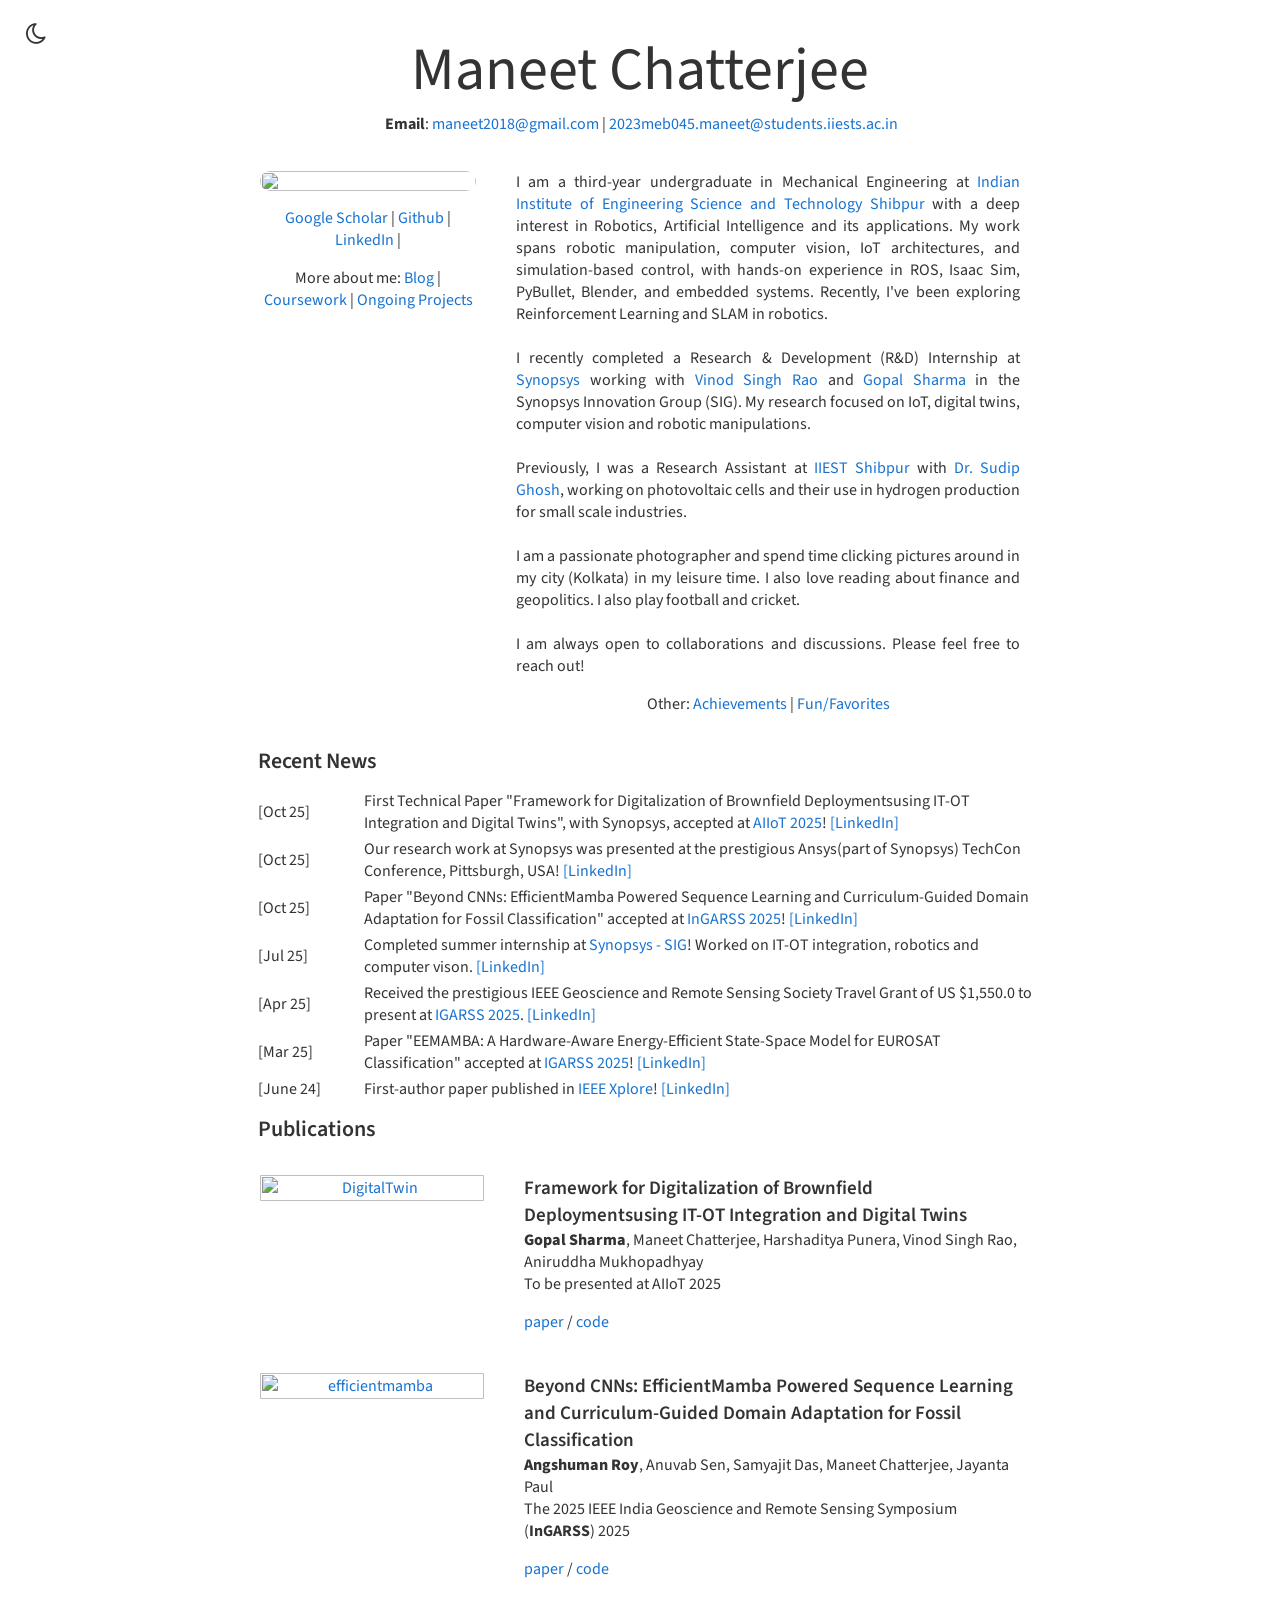
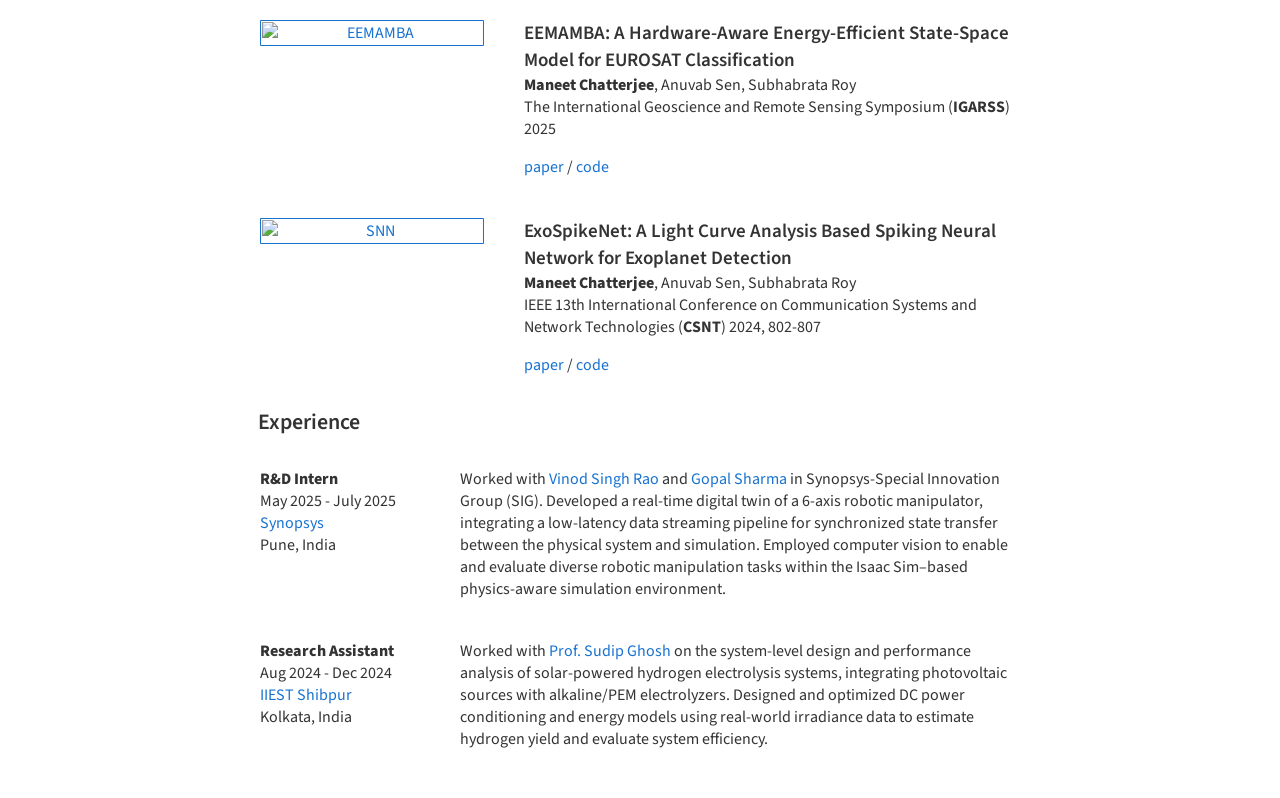
==== index.html @ 03d5a4c4 "Update index.html" ====
<!DOCTYPE HTML PUBLIC "-//W3C//DTD HTML 4.01 Transitional//EN">
<html>

<head>
  <meta name="generator" content="HTML Tidy for Linux/x86 (vers 11 February 2007), see www.w3.org">
  <style type="text/css">
  /* Design Credits: Arnav Jain, Nilesh Gupta, Aditya Kusupati, Jon Barron, Deepak Pathak and Saurabh Gupta*/
  
  /* Dark mode toggle button */
  .theme-toggle {
    position: fixed;
    top: 20px;
    left: 20px;
    z-index: 1000;
    background: none;
    border: none;
    font-size: 24px;
    cursor: pointer;
    color: #333;
    transition: color 0.2s ease;
  }
  
  .theme-toggle:hover {
    color: #1772d0;
  }
  
  /* Light mode (default) */
  :root {
    --bg-color: #ffffff;
    --text-color: #333333;
    --link-color: #1772d0;
    --link-hover-color: #f5b461;
    --border-color: #e0e0e0;
  }
  
  /* Dark mode */
  [data-theme="dark"] {
    --bg-color: #1a1a1a;
    --text-color: #e0e0e0;
    --link-color: #4a9eff;
    --link-hover-color: #ffb366;
    --border-color: #404040;
  }
  
  body {
    background-color: var(--bg-color);
    color: var(--text-color);
    transition: background-color 0.2s ease, color 0.2s ease;
  }
  
  a {
    color: var(--link-color);
    text-decoration: none;
    transition: color 0.2s ease;
  }
  
  a:focus, a:hover {
    color: var(--link-hover-color);
    text-decoration: none;
  }
  
  body,td,th {
     font-family: 'Source Sans Pro', Arial, sans-serif;
     font-size: 16px;
     font-weight: 400;
     color: var(--text-color);
  }
  
  heading {
     font-family: 'Source Sans Pro', Arial, sans-serif;
     font-size: 19px;
     font-weight: 600;
     color: var(--text-color);
  }
  
  strong {
     font-family: 'Source Sans Pro', Arial, sans-serif;
     font-size: 16px;
     font-weight: 800;
     color: var(--text-color);
  }
  
  strongred {
     font-family: 'Source Sans Pro', Arial, sans-serif;
     color: 'red' ;
     font-size: 16px
  }
  
  sectionheading {
     font-family: 'Source Sans Pro', Arial, sans-serif;
     font-size: 22px;
     font-weight: 600;
     color: var(--text-color);
  }
  
  pageheading {
     font-family: 'Source Sans Pro', Arial, sans-serif;
     font-size: 60px;
     font-weight: 400;
     color: var(--text-color);
  }
  
  table {
    background-color: var(--bg-color);
  }
  
  td {
    background-color: var(--bg-color);
    color: var(--text-color);
  }
  </style>
  <!-- <link rel="icon" type="image/png" href="images/W.png"> -->
  <script type="text/javascript" src="js/hidebib.js"></script>
  <!-- <script type="text/javascript" id="clustrmaps" src="https://clustrmaps.com/map_v2.js?d=871dF8aWgRZTPcreDIgsgSm9bKNiARUklmoWvqiRVbs"></script> -->

  <title>Maneet Chatterjee</title>
  <link rel = "icon" href = "" type = "image/x-icon">
  <meta name="Maneet Chatterjee" http-equiv="Content-Type" content="Maneet Chatterjee">
  <!-- link href='https://fonts.googleapis.com/css?family=Titillium+Web:400,600,400italic,600italic,300,300italic' rel='stylesheet' type='text/css'> -->
  <link href="https://fonts.googleapis.com/css2?family=Source+Sans+Pro:wght@200;300;400;600;700&display=swap" rel="stylesheet">
  <link href="https://fonts.googleapis.com/css2?family=PT+Sans:ital,wght@0,400;0,700;1,400;1,700&display=swap" rel="stylesheet">
  <link rel="stylesheet" href="https://cdnjs.cloudflare.com/ajax/libs/font-awesome/4.7.0/css/font-awesome.min.css">
  <script type="text/javascript" src="js/toggle.js"></script>
  <!-- Start : Google Analytics Code -->
  <!-- <script>
  (function(i,s,o,g,r,a,m){i['GoogleAnalyticsObject']=r;i[r]=i[r]||function(){
  (i[r].q=i[r].q||[]).push(arguments)},i[r].l=1*new Date();a=s.createElement(o),
  m=s.getElementsByTagName(o)[0];a.async=1;a.src=g;m.parentNode.insertBefore(a,m)
  })(window,document,'script','https://www.google-analytics.com/analytics.js','ga');

  ga('create', 'UA-90394621-1', 'auto');
  ga('send', 'pageview');

  </script> -->
  <!-- End : Google Analytics Code -->
  <!-- Scramble Script by Jeff Donahue -->
  <script src="js/scramble.js"></script>
</head>

<body>
  <!-- Dark mode toggle button -->
  <button class="theme-toggle" onclick="toggleTheme()" title="Toggle dark mode">
    <i class="fa fa-moon-o" id="theme-icon"></i>
  </button>
<table width="840" border="0" align="center" border="0" cellspacing="0" cellpadding="20">
<tr><td>

<table width="100%" align="center" border="0" cellspacing="0" cellpadding="20">
	<p align="left">
		<center><pageheading>Maneet Chatterjee</pageheading><br>
		<b>&nbsp;Email</b>: <a href="mailto:maneet2018@gmail.com">maneet2018@gmail.com</a> | <a href="mailto:2023meb045.maneet@students.iiests.ac.in">2023meb045.maneet@students.iiests.ac.in</a></center>
	</p>

	<tr>
		<td width="32%" valign="top"><a href="#Bio">
			<img src="Images/maneet_profile.jpg" width="100%" style="border-radius:15px"></a>
			<p align=center>
				<a href="https://scholar.google.com/citations?user=Z3N1lSMAAAAJ&hl=en" target="_blank">Google Scholar</a> | 
        <a href="https://github.com/maneetchatterjee" target="_blank">Github</a> |
        <a href="https://www.linkedin.com/in/maneet-chatterjee-778441190/" target="_blank"> LinkedIn </a> |
        <!-- <br><br>
        <a href="https://topmate.io/vansh_ramani" target="_blank"> Connect 1:1 with me!</a> -->
      </p>
      <p align=center>
        More about me: 
        <a href="content/blogs.html" target="_blank"> Blog </a> |
        <a href="content/coursework.html" target="_blank"> Coursework </a> |
        <a href="content/projects.html" target="_blank"> Ongoing Projects</a>
      </p>
		</td>

		<td width="68%" valign="top" align="justify" id="Bio">
			I am a third-year undergraduate in Mechanical Engineering at <a href="https://www.iiests.ac.in/" target="_blank">Indian Institute of Engineering Science and Technology Shibpur</a> 
      with a deep interest in Robotics, Artificial Intelligence and its applications. My work spans robotic manipulation, computer vision, IoT architectures, and simulation-based control, with hands-on 
      experience in ROS, Isaac Sim, PyBullet, Blender, and embedded systems. Recently, I've been exploring Reinforcement Learning and SLAM in robotics. 
      
      <br><br>
      I recently completed a Research & Development (R&D) Internship at <a href="https://www.synopsys.com/" target="_blank">Synopsys</a> 
      working with <a href="https://www.linkedin.com/in/vinod-singh-rao-b267a928/" target="_blank">Vinod Singh Rao</a> and <a href="https://www.linkedin.com/in/gopal-sharma-3373a1172/" target="_blank">Gopal Sharma</a> in the 
      Synopsys Innovation Group (SIG)</a>. My research focused on IoT, digital twins, computer vision and robotic manipulations.
      
      <br><br>
      Previously, I was a Research Assistant at <a href="https://www.iiests.ac.in/" target="_blank">IIEST Shibpur</a> with 
      <a href="https://www.iiests.ac.in/IIEST/Faculty/mech-ghoshsudip" target="_blank">Dr. Sudip Ghosh</a>, working on photovoltaic cells and their use in hydrogen production for small scale industries.
     
      <br><br>
      I am a passionate photographer and spend time clicking pictures around in my city (Kolkata) in my leisure time. I also love reading about finance and geopolitics. I also play football and cricket.

      <br><br>
      I am always open to collaborations and discussions. Please feel free to reach out!

      <p align=center>
        Other:
        <a href="content/achievements.html" target="_blank"> Achievements </a> |
        <a href="content/fun.html" target="_blank"> Fun/Favorites</a>
			</p>
		</td>
	</tr>
</table>

<table width="100%" align="center" border="0" cellspacing="0" cellpadding="10">
	<tr><td id="Publications"> <sectionheading>&nbsp;&nbsp;Recent News</sectionheading><div style="float: right;"></div></td></tr>
</table>
<table width="100%" align="center">
  <tr>
    <td width="15%">&nbsp;&nbsp;&nbsp;&nbsp; [Oct 25]</td>
    <td width="85%">First Technical Paper "Framework for Digitalization of Brownfield Deploymentsusing IT-OT Integration and Digital Twins", with Synopsys, accepted at <a href="https://aiiot2025.iiests.ac.in/" target="_blank">AIIoT 2025</a>! <a href="https://www.linkedin.com/in/maneet-chatterjee-778441190/recent-activity/all/" target="_blank">[LinkedIn]</a></td>
  </tr>
  <tr>
    <td width="15%">&nbsp;&nbsp;&nbsp;&nbsp; [Oct 25]</td>
    <td width="85%">Our research work at Synopsys was presented at the prestigious Ansys(part of Synopsys) TechCon Conference, Pittsburgh, USA! <a href="https://www.linkedin.com/posts/prith-banerjee_ansys-synopsys-techcon-activity-7387230602963480576-RNIm?utm_source=social_share_send&utm_medium=member_desktop_web&rcm=ACoAACzqPwwBNLSoRwcjjB7wM7ML_4N06j0Ryhs" target="_blank">[LinkedIn]</a></td>
  </tr>
  <tr>
    <td width="15%">&nbsp;&nbsp;&nbsp;&nbsp; [Oct 25]</td>
    <td width="85%">Paper "Beyond CNNs: EfficientMamba Powered Sequence Learning and Curriculum-Guided Domain Adaptation for Fossil Classification" accepted at <a href="https://www.ingarss-2025.in/" target="_blank">InGARSS 2025</a>! <a href="https://www.linkedin.com/in/maneet-chatterjee-778441190/recent-activity/all/" target="_blank">[LinkedIn]</a></td>
  </tr>
  <tr>
    <td width="15%">&nbsp;&nbsp;&nbsp;&nbsp; [Jul 25]</td>
    <td width="85%">Completed summer internship at <a href="https://www.synopsys.com/" target="_blank">Synopsys - SIG</a>! Worked on IT-OT integration, robotics and computer vison. <a href="https://www.linkedin.com/in/maneet-chatterjee-778441190/recent-activity/all/" target="_blank">[LinkedIn]</a></td>
  </tr>
  <tr>
    <td width="15%">&nbsp;&nbsp;&nbsp;&nbsp; [Apr 25]</td>
    <td width="85%">Received the prestigious IEEE Geoscience and Remote Sensing Society Travel Grant of US $1,550.0 to present at <a href="https://2025.ieeeigarss.org/" target="_blank">IGARSS 2025</a>. <a href="https://www.linkedin.com/in/maneet-chatterjee-778441190/recent-activity/all/" target="_blank">[LinkedIn]</a></td>
  </tr>
  <tr>
    <td width="15%">&nbsp;&nbsp;&nbsp;&nbsp; [Mar 25]</td>
    <td width="85%">Paper "EEMAMBA: A Hardware-Aware Energy-Efficient State-Space Model for EUROSAT Classification" accepted at <a href="https://2025.ieeeigarss.org/" target="_blank">IGARSS 2025</a>! <a href="https://www.linkedin.com/in/maneet-chatterjee-778441190/recent-activity/all/" target="_blank">[LinkedIn]</a></td>
  </tr>
  <tr>
    <td width="15%">&nbsp;&nbsp;&nbsp;&nbsp; [June 24]</td>
    <td width="85%">First-author paper published in <a href="https://ieeexplore.ieee.org/abstract/document/10545663" target="_blank">IEEE Xplore</a>! <a href="https://www.linkedin.com/in/maneet-chatterjee-778441190/recent-activity/all/" target="_blank">[LinkedIn]</a></td>
  </tr>
</table>




<table width="100%" align="center" border="0" cellspacing="0" cellpadding="10">
	<tr><td id="Publications"> <sectionheading>&nbsp;&nbsp;Publications</sectionheading><div style="float: right;"></div></td></tr>
</table>

<table width="100%" align="center" border="0" cellspacing="0" cellpadding="20">
  <tr>
		<td width="33%" valign="top" align="center"><a href="https://arxiv.org/" target="_blank"><img src="Images/Digitaltwin.png" alt="DigitalTwin" width="100%" style="border-radius:1px"></a></td>
		<td width="67%" valign="top">
			<p>
        <a href="https://arxiv.org/" target="_blank" id="digitaltwiniot">
          <heading>Framework for Digitalization of Brownfield Deploymentsusing IT-OT Integration and Digital Twins</heading></a><br>
				  <strong>Gopal Sharma</strong>, Maneet Chatterjee, Harshaditya Punera, Vinod Singh Rao, Aniruddha Mukhopadhyay<br>
          To be presented at AIIoT 2025 <b></b><br>
			</p>
			<div class="paper" id="digitaltwiniot">
				<a href="https://arxiv.org/" target="_blank">paper</a> 
        / <a href="https://github.com/" target="_blank">code</a>
				<br>
	    </div>
    </td>
  </tr>
  
  <tr>
		<td width="33%" valign="top" align="center"><a href="#" target="_self"><img src="Images/efficientmamba.png" alt="efficientmamba" width="100%" style="border-radius:1px"></a></td>
		<td width="85%" valign="top">
			<p>
        <a href="#" id="efficientmamba25">
          <heading>Beyond CNNs: EfficientMamba Powered Sequence Learning and Curriculum-Guided Domain Adaptation for Fossil Classification</heading></a><br>
				 <strong>Angshuman Roy</strong>, Anuvab Sen, Samyajit Das, Maneet Chatterjee, Jayanta Paul<br>
          The 2025 IEEE India Geoscience and Remote Sensing Symposium (<b>InGARSS</b>) 2025<br>
			</p>
			<div class="paper" id="efficientmamba25">
				<a href="https://anonymous.4open.science" target="_blank">paper</a> 
        / <a href="https://anonymous.4open.science" target="_blank">code</a>
				<br>
	    </div>
    </td>
  </tr>
  
  <tr>
		<td width="33%" valign="top" align="center"><a href="" target="_self"><img src="Images/eemamba.png" alt="EEMAMBA" width="100%" style="border-radius:1px"></a></td>
		<td width="67%" valign="top">
			<p>
        <a href="" target="_blank" id="EEMAMBA">
	          <heading>EEMAMBA: A Hardware-Aware Energy-Efficient State-Space Model for EUROSAT Classification</heading></a><br>
				  <strong>Maneet Chatterjee</strong>, Anuvab Sen, Subhabrata Roy<br>
          The International Geoscience and Remote Sensing Symposium (<b>IGARSS</b>) 2025<br>
			</p>
			<div class="paper" id="EEMAMBA">
				<a href="https://ieeexplore.ieee.org/document/11314046" target="_blank">paper</a> 
        / <a href="https://github.com/maneet2004/EEMAMBA" target="_blank">code</a>
				<br>
	    </div>
    </td>
  </tr>

  <tr>
		<td width="33%" valign="top" align="center"><a href="" target="_self"><img src="Images/snnexo.png" alt="SNN" width="100%" style="border-radius:1px"></a></td>
		<td width="67%" valign="top">
			<p>
        <a href="https://ieeexplore.ieee.org/abstract/document/10545663" target="_blank" id="Exospikenet">
          <heading>ExoSpikeNet: A Light Curve Analysis Based Spiking Neural Network for Exoplanet Detection</heading></a><br>
				  <strong>Maneet Chatterjee</strong>, Anuvab Sen, Subhabrata Roy<br>
          IEEE 13th International Conference on Communication Systems and Network Technologies (<b>CSNT</b>) 2024, 802-807<br>
			</p>
			<div class="paper" id="Exospikenet">
				<a href="https://ieeexplore.ieee.org/abstract/document/10545663" target="_blank">paper</a> 
        / <a href="https://github.com/maneet2004/Exoplanet-Classification-using-Spiking-Neural-Networks" target="_blank">code</a>
				<br>
	    </div>
    </td>
  </tr>

</table>

<table width="100%" align="center" border="0" cellspacing="0" cellpadding="10">
	<tr><td id="Experience"> <sectionheading>&nbsp;&nbsp;Experience</sectionheading><div style="float: right;"></div></td></tr>
</table>

<table width="100%" align="center" border="0" cellspacing="0" cellpadding="20">
  <tr>
		<td width="25%" valign="top">
      <strong>R&D Intern</strong><br>
      May 2025 - July 2025<br>
      <a href="https://www.ku.dk/english/" target="_blank">Synopsys</a><br>
      Pune, India
    </td>
		<td width="75%" valign="top">
      Worked with <a href="https://www.linkedin.com/in/vinod-singh-rao-b267a928/" target="_blank">Vinod Singh Rao</a> and <a href="https://www.linkedin.com/in/gopal-sharma-3373a1172/" target="_blank">Gopal Sharma</a> in Synopsys-Special Innovation Group (SIG).
      Developed a real-time digital twin of a 6-axis robotic manipulator, integrating a low-latency data streaming pipeline for synchronized state transfer between the physical system and simulation. Employed computer vision to enable and evaluate diverse robotic manipulation tasks within the Isaac Sim–based physics-aware simulation environment.
    </td>
  </tr>

  <tr>
		<td width="25%" valign="top">
      <strong>Research Assistant</strong><br>
      Aug 2024 - Dec 2024<br>
      <a href="https://www.iiests.ac.in//" target="_blank">IIEST Shibpur</a><br>
      Kolkata, India
    </td>
		<td width="75%" valign="top">
      Worked with <a href="https://www.iiests.ac.in/IIEST/Faculty/mech-ghoshsudip" target="_blank">Prof. Sudip Ghosh</a> on the system-level design and performance analysis of solar-powered hydrogen electrolysis systems, integrating photovoltaic sources with alkaline/PEM electrolyzers.
      Designed and optimized DC power conditioning and energy models using real-world irradiance data to estimate hydrogen yield and evaluate system efficiency. 
    </td>
  </tr>


</td></tr>
</table>

  <!-- Dark mode JavaScript -->
  <script>
    // Check for saved theme preference or default to light mode
    const currentTheme = localStorage.getItem('theme') || 'light';
    document.documentElement.setAttribute('data-theme', currentTheme);
    updateThemeIcon(currentTheme);
    
    function toggleTheme() {
      const currentTheme = document.documentElement.getAttribute('data-theme');
      const newTheme = currentTheme === 'dark' ? 'light' : 'dark';
      
      document.documentElement.setAttribute('data-theme', newTheme);
      localStorage.setItem('theme', newTheme);
      updateThemeIcon(newTheme);
    }
    
    function updateThemeIcon(theme) {
      const icon = document.getElementById('theme-icon');
      if (theme === 'dark') {
        icon.className = 'fa fa-sun-o';
        icon.title = 'Switch to light mode';
      } else {
        icon.className = 'fa fa-moon-o';
        icon.title = 'Switch to dark mode';
      }
    }
  </script>

</body>

</html>
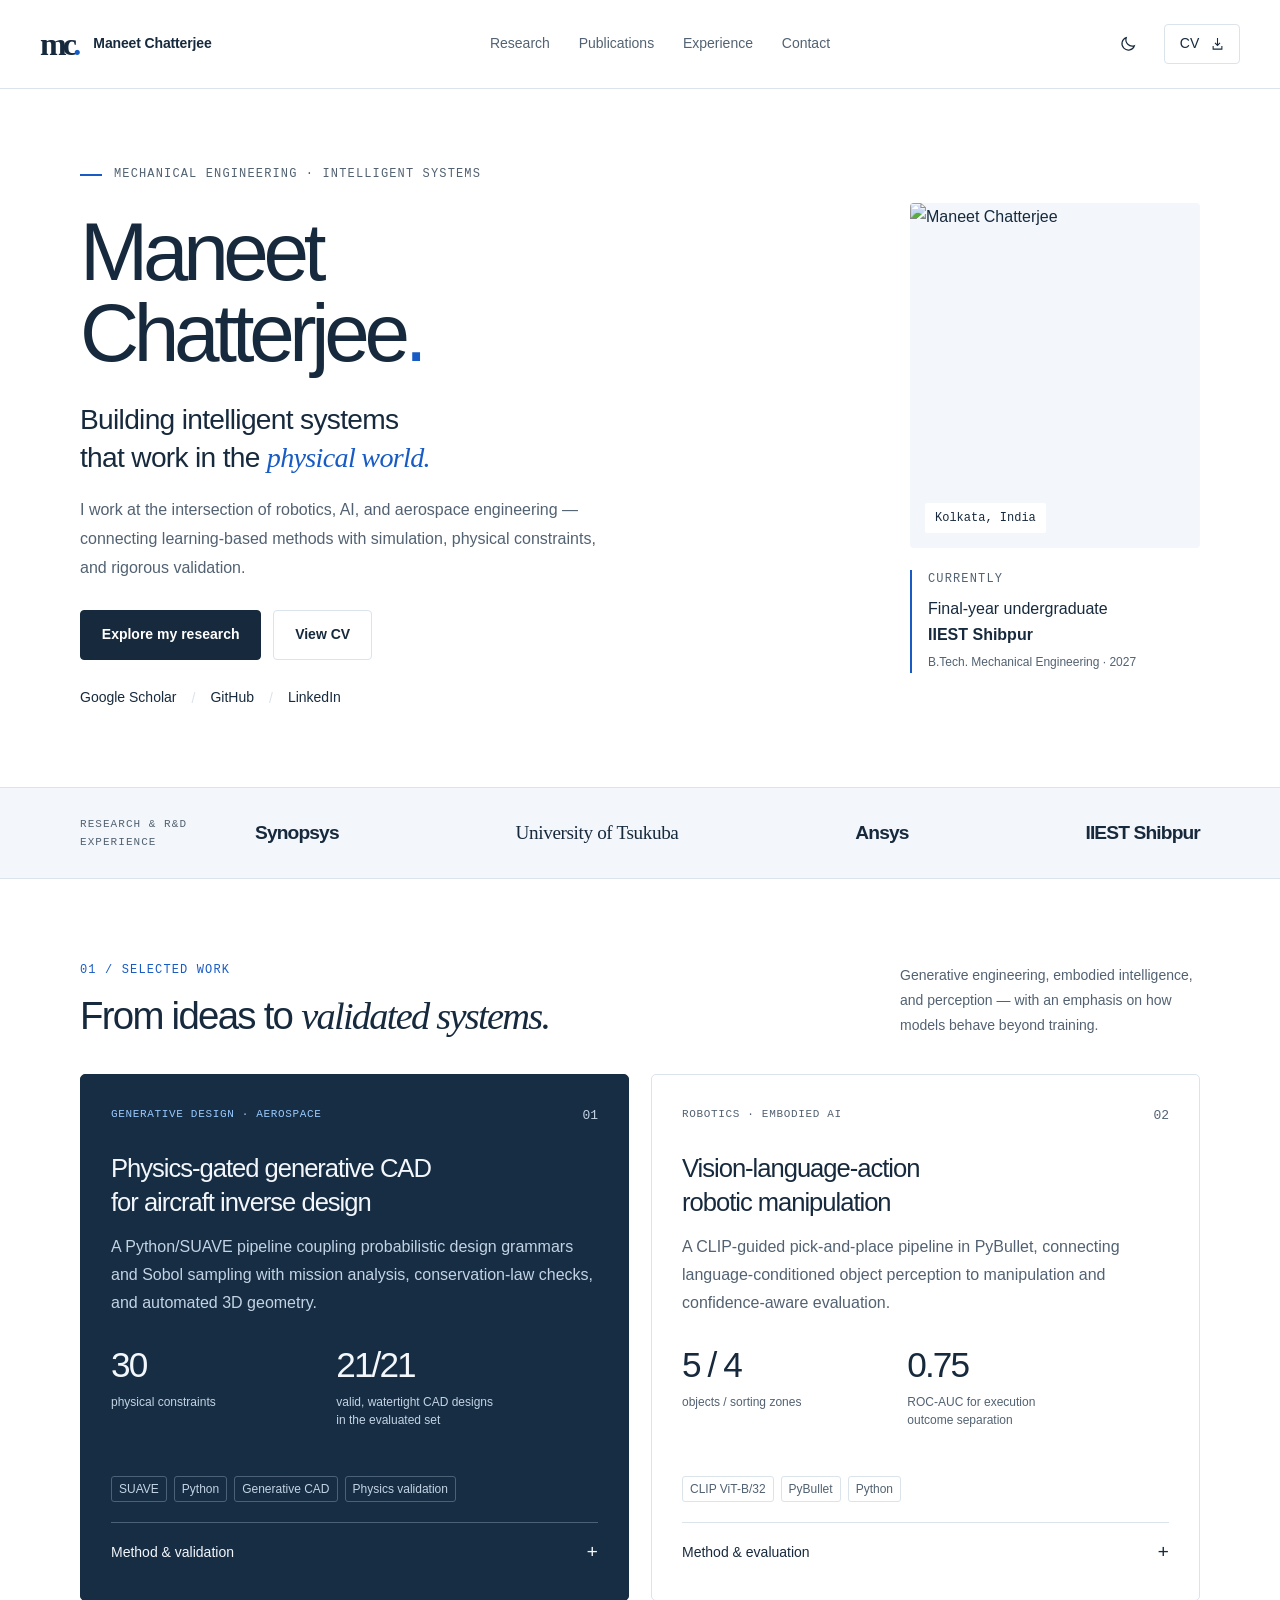
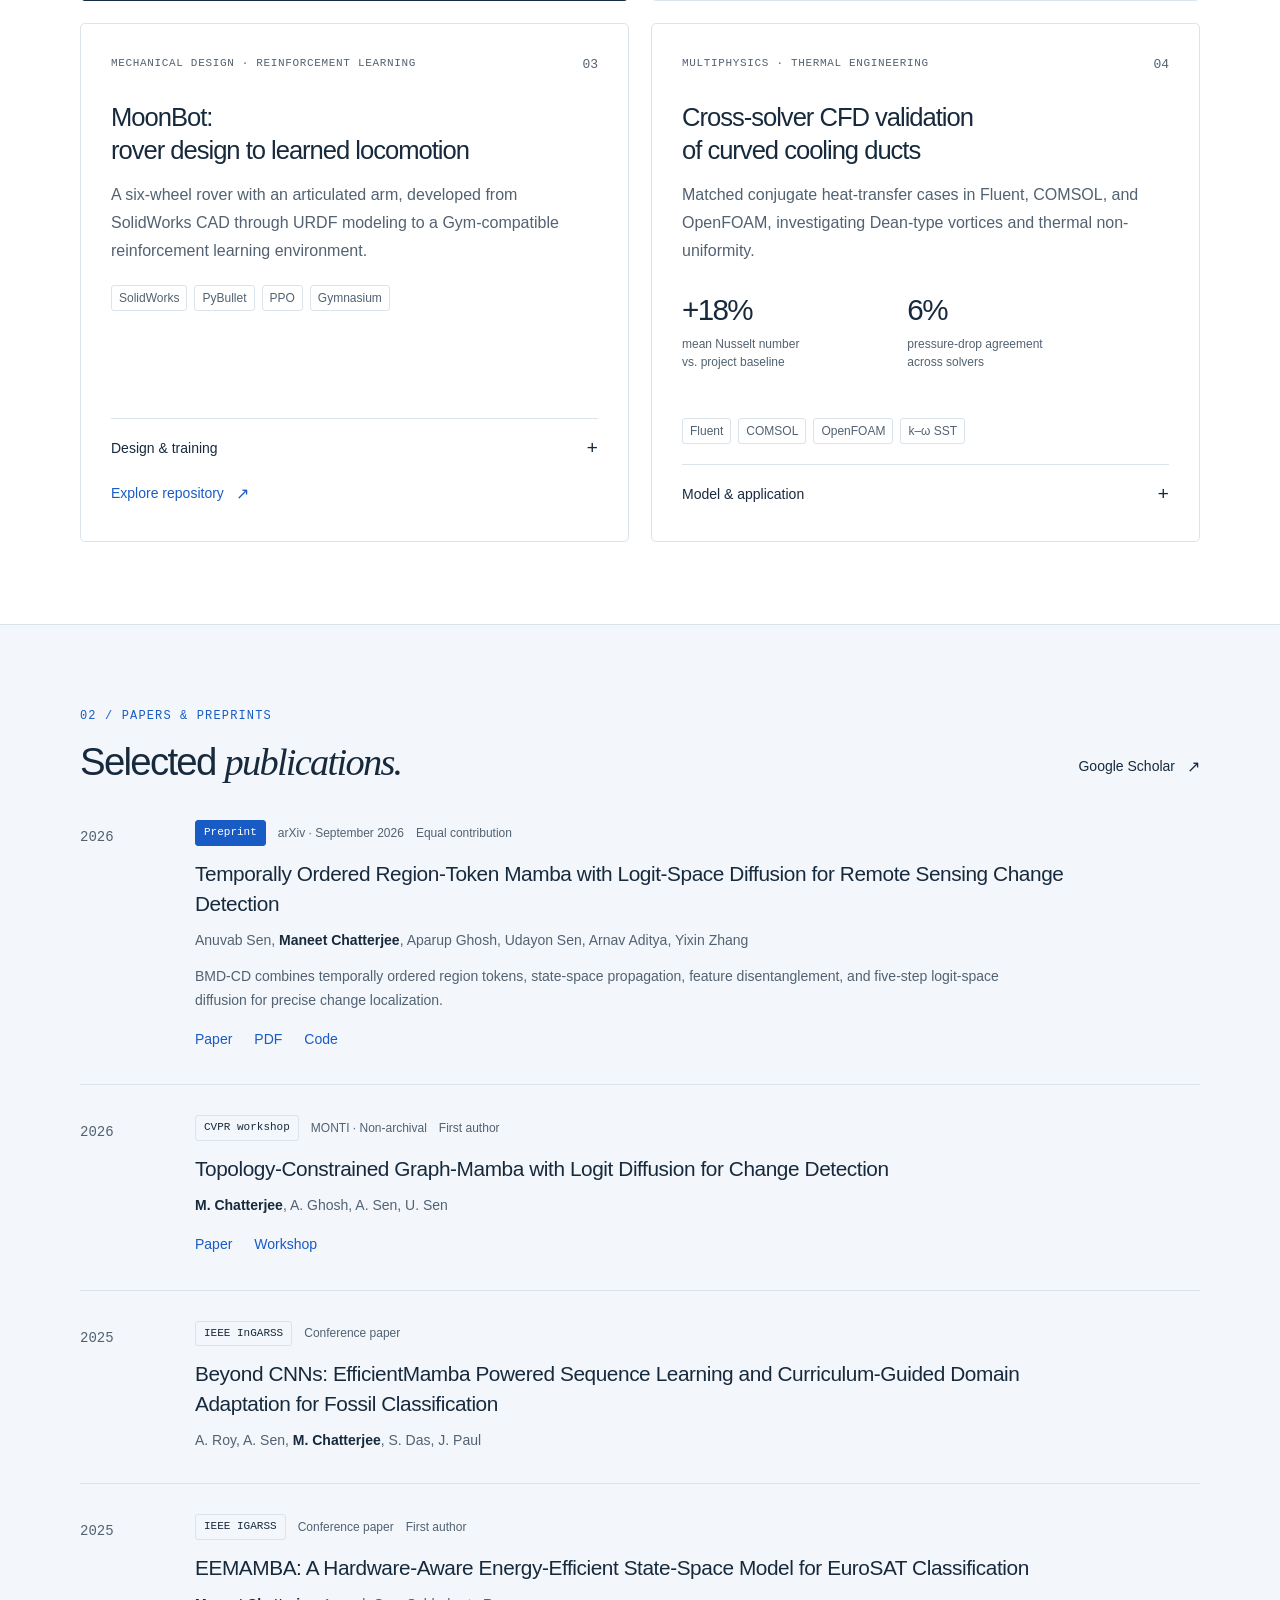
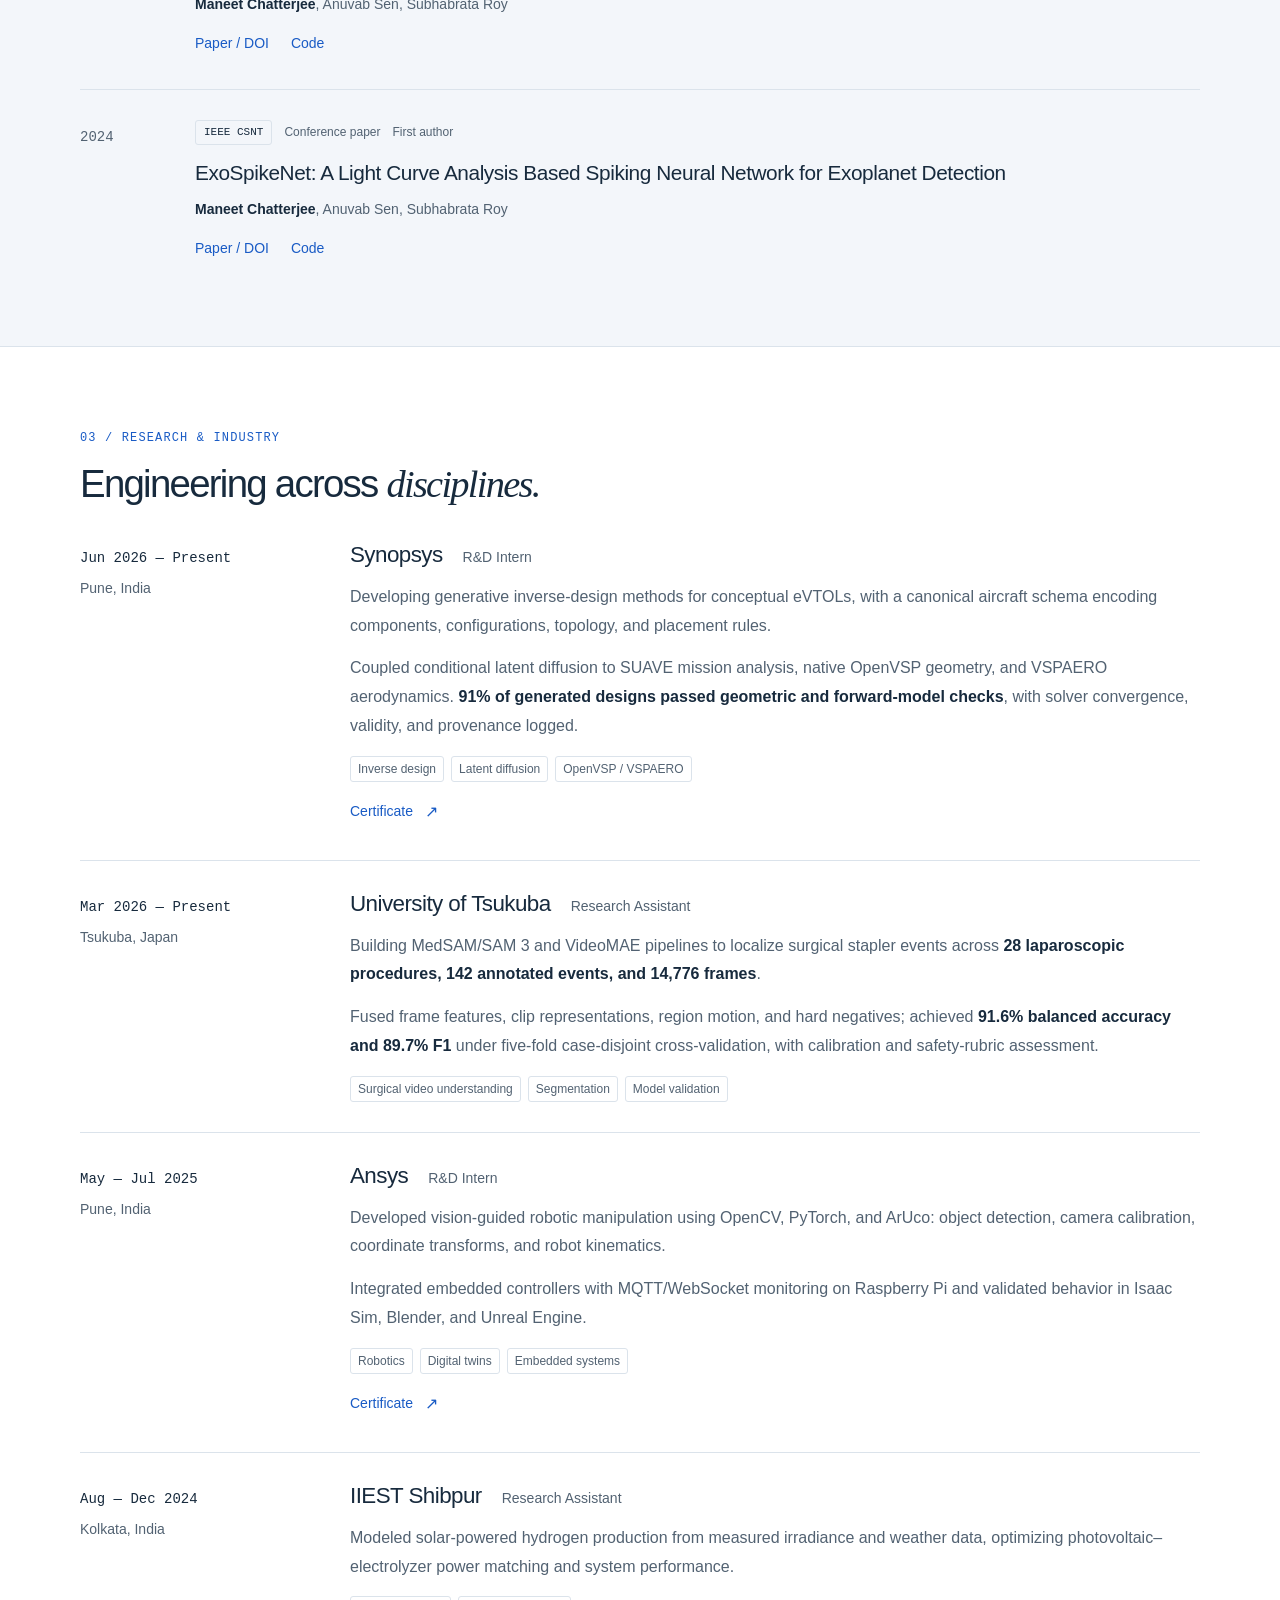
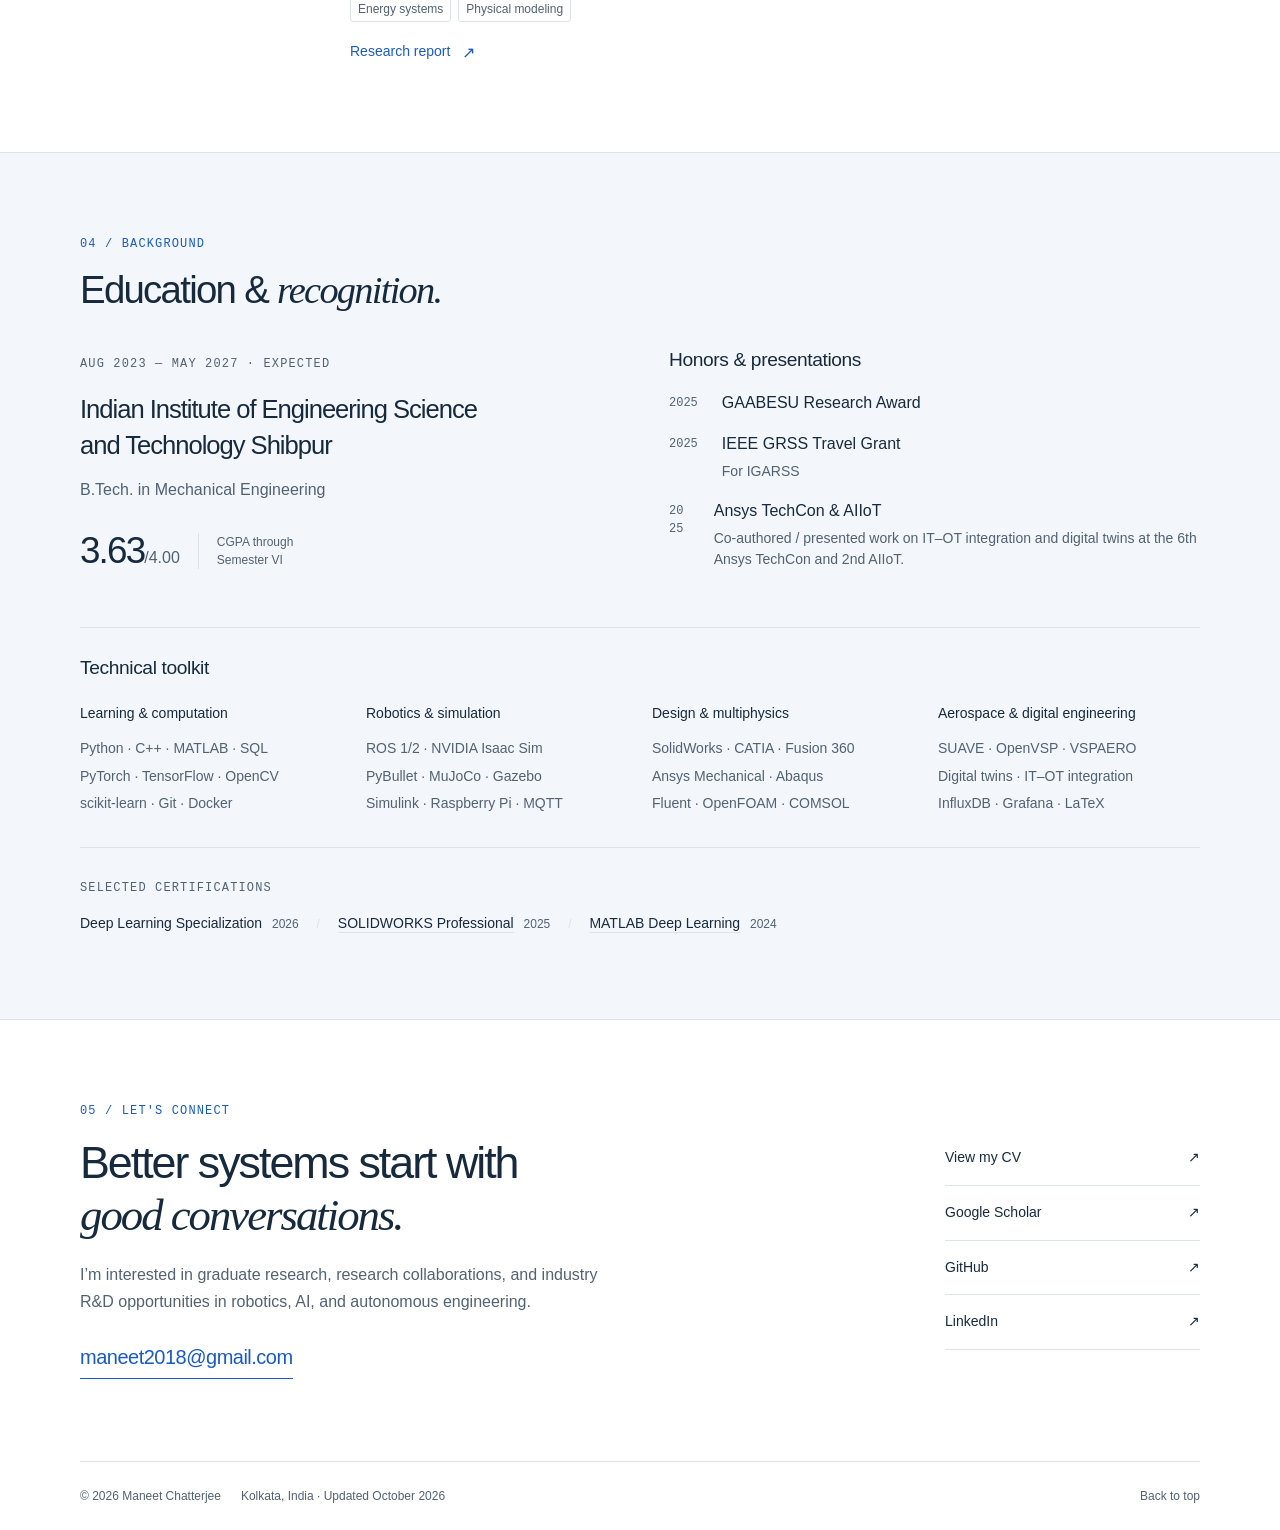
==== commit b2ffcdea: "Revamp academic and industry research portfolio Update experience and selected projects from the sup" ====
--- a/index.html
+++ b/index.html
@@ -1,378 +1,111 @@
-<!DOCTYPE HTML PUBLIC "-//W3C//DTD HTML 4.01 Transitional//EN">
-<html>
-
+<!doctype html>
+<html lang="en">
 <head>
-  <meta name="generator" content="HTML Tidy for Linux/x86 (vers 11 February 2007), see www.w3.org">
-  <style type="text/css">
-  /* Design Credits: Arnav Jain, Nilesh Gupta, Aditya Kusupati, Jon Barron, Deepak Pathak and Saurabh Gupta*/
-  
-  /* Dark mode toggle button */
-  .theme-toggle {
-    position: fixed;
-    top: 20px;
-    left: 20px;
-    z-index: 1000;
-    background: none;
-    border: none;
-    font-size: 24px;
-    cursor: pointer;
-    color: #333;
-    transition: color 0.2s ease;
-  }
-  
-  .theme-toggle:hover {
-    color: #1772d0;
-  }
-  
-  /* Light mode (default) */
-  :root {
-    --bg-color: #ffffff;
-    --text-color: #333333;
-    --link-color: #1772d0;
-    --link-hover-color: #f5b461;
-    --border-color: #e0e0e0;
-  }
-  
-  /* Dark mode */
-  [data-theme="dark"] {
-    --bg-color: #1a1a1a;
-    --text-color: #e0e0e0;
-    --link-color: #4a9eff;
-    --link-hover-color: #ffb366;
-    --border-color: #404040;
-  }
-  
-  body {
-    background-color: var(--bg-color);
-    color: var(--text-color);
-    transition: background-color 0.2s ease, color 0.2s ease;
-  }
-  
-  a {
-    color: var(--link-color);
-    text-decoration: none;
-    transition: color 0.2s ease;
-  }
-  
-  a:focus, a:hover {
-    color: var(--link-hover-color);
-    text-decoration: none;
-  }
-  
-  body,td,th {
-     font-family: 'Source Sans Pro', Arial, sans-serif;
-     font-size: 16px;
-     font-weight: 400;
-     color: var(--text-color);
-  }
-  
-  heading {
-     font-family: 'Source Sans Pro', Arial, sans-serif;
-     font-size: 19px;
-     font-weight: 600;
-     color: var(--text-color);
-  }
-  
-  strong {
-     font-family: 'Source Sans Pro', Arial, sans-serif;
-     font-size: 16px;
-     font-weight: 800;
-     color: var(--text-color);
-  }
-  
-  strongred {
-     font-family: 'Source Sans Pro', Arial, sans-serif;
-     color: 'red' ;
-     font-size: 16px
-  }
-  
-  sectionheading {
-     font-family: 'Source Sans Pro', Arial, sans-serif;
-     font-size: 22px;
-     font-weight: 600;
-     color: var(--text-color);
-  }
-  
-  pageheading {
-     font-family: 'Source Sans Pro', Arial, sans-serif;
-     font-size: 60px;
-     font-weight: 400;
-     color: var(--text-color);
-  }
-  
-  table {
-    background-color: var(--bg-color);
-  }
-  
-  td {
-    background-color: var(--bg-color);
-    color: var(--text-color);
-  }
-  </style>
-  <!-- <link rel="icon" type="image/png" href="images/W.png"> -->
-  <script type="text/javascript" src="js/hidebib.js"></script>
-  <!-- <script type="text/javascript" id="clustrmaps" src="https://clustrmaps.com/map_v2.js?d=871dF8aWgRZTPcreDIgsgSm9bKNiARUklmoWvqiRVbs"></script> -->
-
-  <title>Maneet Chatterjee</title>
-  <link rel = "icon" href = "" type = "image/x-icon">
-  <meta name="Maneet Chatterjee" http-equiv="Content-Type" content="Maneet Chatterjee">
-  <!-- link href='https://fonts.googleapis.com/css?family=Titillium+Web:400,600,400italic,600italic,300,300italic' rel='stylesheet' type='text/css'> -->
-  <link href="https://fonts.googleapis.com/css2?family=Source+Sans+Pro:wght@200;300;400;600;700&display=swap" rel="stylesheet">
-  <link href="https://fonts.googleapis.com/css2?family=PT+Sans:ital,wght@0,400;0,700;1,400;1,700&display=swap" rel="stylesheet">
-  <link rel="stylesheet" href="https://cdnjs.cloudflare.com/ajax/libs/font-awesome/4.7.0/css/font-awesome.min.css">
-  <script type="text/javascript" src="js/toggle.js"></script>
-  <!-- Start : Google Analytics Code -->
-  <!-- <script>
-  (function(i,s,o,g,r,a,m){i['GoogleAnalyticsObject']=r;i[r]=i[r]||function(){
-  (i[r].q=i[r].q||[]).push(arguments)},i[r].l=1*new Date();a=s.createElement(o),
-  m=s.getElementsByTagName(o)[0];a.async=1;a.src=g;m.parentNode.insertBefore(a,m)
-  })(window,document,'script','https://www.google-analytics.com/analytics.js','ga');
-
-  ga('create', 'UA-90394621-1', 'auto');
-  ga('send', 'pageview');
-
-  </script> -->
-  <!-- End : Google Analytics Code -->
-  <!-- Scramble Script by Jeff Donahue -->
-  <script src="js/scramble.js"></script>
+  <meta charset="utf-8">
+  <meta name="viewport" content="width=device-width, initial-scale=1">
+  <meta name="color-scheme" content="light dark">
+  <title>Maneet Chatterjee | Robotics, AI & Aerospace Research</title>
+  <meta name="description" content="Maneet Chatterjee — Mechanical Engineering undergraduate at IIEST Shibpur. Research in robotics, generative aircraft design, computer vision, and physics-based simulation.">
+  <link rel="canonical" href="https://maneetchatterjee.github.io/">
+  <meta property="og:title" content="Maneet Chatterjee | Research & Engineering">
+  <meta property="og:description" content="Robotics, generative design, and computer vision grounded in physics and validation.">
+  <meta property="og:type" content="website">
+  <meta property="og:url" content="https://maneetchatterjee.github.io/">
+  <link rel="icon" href="assets/favicon.svg" type="image/svg+xml">
+  <link rel="stylesheet" href="assets/styles.css">
+  <script src="assets/theme.js"></script>
+  <script src="assets/site.js" defer></script>
+  <script type="application/ld+json">{"@context":"https://schema.org","@type":"Person","name":"Maneet Chatterjee","url":"https://maneetchatterjee.github.io/","email":"mailto:maneet2018@gmail.com","affiliation":{"@type":"CollegeOrUniversity","name":"Indian Institute of Engineering Science and Technology Shibpur"},"sameAs":["https://github.com/maneetchatterjee","https://www.linkedin.com/in/maneet-chatterjee-778441190/","https://scholar.google.com/citations?user=Z3N1lSMAAAAJ"]}</script>
 </head>
-
 <body>
-  <!-- Dark mode toggle button -->
-  <button class="theme-toggle" onclick="toggleTheme()" title="Toggle dark mode">
-    <i class="fa fa-moon-o" id="theme-icon"></i>
-  </button>
-<table width="840" border="0" align="center" border="0" cellspacing="0" cellpadding="20">
-<tr><td>
-
-<table width="100%" align="center" border="0" cellspacing="0" cellpadding="20">
-	<p align="left">
-		<center><pageheading>Maneet Chatterjee</pageheading><br>
-		<b>&nbsp;Email</b>: <a href="mailto:maneet2018@gmail.com">maneet2018@gmail.com</a> | <a href="mailto:2023meb045.maneet@students.iiests.ac.in">2023meb045.maneet@students.iiests.ac.in</a></center>
-	</p>
-
-	<tr>
-		<td width="32%" valign="top"><a href="#Bio">
-			<img src="Images/maneet_profile.jpg" width="100%" style="border-radius:15px"></a>
-			<p align=center>
-				<a href="https://scholar.google.com/citations?user=Z3N1lSMAAAAJ&hl=en" target="_blank">Google Scholar</a> | 
-        <a href="https://github.com/maneetchatterjee" target="_blank">Github</a> |
-        <a href="https://www.linkedin.com/in/maneet-chatterjee-778441190/" target="_blank"> LinkedIn </a> |
-        <!-- <br><br>
-        <a href="https://topmate.io/vansh_ramani" target="_blank"> Connect 1:1 with me!</a> -->
-      </p>
-      <p align=center>
-        More about me: 
-        <a href="content/blogs.html" target="_blank"> Blog </a> |
-        <a href="content/coursework.html" target="_blank"> Coursework </a> |
-        <a href="content/projects.html" target="_blank"> Ongoing Projects</a>
-      </p>
-		</td>
-
-		<td width="68%" valign="top" align="justify" id="Bio">
-			I am a third-year undergraduate in Mechanical Engineering at <a href="https://www.iiests.ac.in/" target="_blank">Indian Institute of Engineering Science and Technology Shibpur</a> 
-      with a deep interest in Robotics, Artificial Intelligence and its applications. My work spans robotic manipulation, computer vision, IoT architectures, and simulation-based control, with hands-on 
-      experience in ROS, Isaac Sim, PyBullet, Blender, and embedded systems. Recently, I've been exploring Reinforcement Learning and SLAM in robotics. 
-      
-      <br><br>
-      I recently completed a Research & Development (R&D) Internship at <a href="https://www.synopsys.com/" target="_blank">Synopsys</a> 
-      working with <a href="https://www.linkedin.com/in/vinod-singh-rao-b267a928/" target="_blank">Vinod Singh Rao</a> and <a href="https://www.linkedin.com/in/gopal-sharma-3373a1172/" target="_blank">Gopal Sharma</a> in the 
-      Synopsys Innovation Group (SIG)</a>. My research focused on IoT, digital twins, computer vision and robotic manipulations.
-      
-      <br><br>
-      Previously, I was a Research Assistant at <a href="https://www.iiests.ac.in/" target="_blank">IIEST Shibpur</a> with 
-      <a href="https://www.iiests.ac.in/IIEST/Faculty/mech-ghoshsudip" target="_blank">Dr. Sudip Ghosh</a>, working on photovoltaic cells and their use in hydrogen production for small scale industries.
-     
-      <br><br>
-      I am a passionate photographer and spend time clicking pictures around in my city (Kolkata) in my leisure time. I also love reading about finance and geopolitics. I also play football and cricket.
-
-      <br><br>
-      I am always open to collaborations and discussions. Please feel free to reach out!
-
-      <p align=center>
-        Other:
-        <a href="content/achievements.html" target="_blank"> Achievements </a> |
-        <a href="content/fun.html" target="_blank"> Fun/Favorites</a>
-			</p>
-		</td>
-	</tr>
-</table>
-
-<table width="100%" align="center" border="0" cellspacing="0" cellpadding="10">
-	<tr><td id="Publications"> <sectionheading>&nbsp;&nbsp;Recent News</sectionheading><div style="float: right;"></div></td></tr>
-</table>
-<table width="100%" align="center">
-  <tr>
-    <td width="15%">&nbsp;&nbsp;&nbsp;&nbsp; [Oct 25]</td>
-    <td width="85%">First Technical Paper "Framework for Digitalization of Brownfield Deploymentsusing IT-OT Integration and Digital Twins", with Synopsys, accepted at <a href="https://aiiot2025.iiests.ac.in/" target="_blank">AIIoT 2025</a>! <a href="https://www.linkedin.com/in/maneet-chatterjee-778441190/recent-activity/all/" target="_blank">[LinkedIn]</a></td>
-  </tr>
-  <tr>
-    <td width="15%">&nbsp;&nbsp;&nbsp;&nbsp; [Oct 25]</td>
-    <td width="85%">Our research work at Synopsys was presented at the prestigious Ansys(part of Synopsys) TechCon Conference, Pittsburgh, USA! <a href="https://www.linkedin.com/posts/prith-banerjee_ansys-synopsys-techcon-activity-7387230602963480576-RNIm?utm_source=social_share_send&utm_medium=member_desktop_web&rcm=ACoAACzqPwwBNLSoRwcjjB7wM7ML_4N06j0Ryhs" target="_blank">[LinkedIn]</a></td>
-  </tr>
-  <tr>
-    <td width="15%">&nbsp;&nbsp;&nbsp;&nbsp; [Oct 25]</td>
-    <td width="85%">Paper "Beyond CNNs: EfficientMamba Powered Sequence Learning and Curriculum-Guided Domain Adaptation for Fossil Classification" accepted at <a href="https://www.ingarss-2025.in/" target="_blank">InGARSS 2025</a>! <a href="https://www.linkedin.com/in/maneet-chatterjee-778441190/recent-activity/all/" target="_blank">[LinkedIn]</a></td>
-  </tr>
-  <tr>
-    <td width="15%">&nbsp;&nbsp;&nbsp;&nbsp; [Jul 25]</td>
-    <td width="85%">Completed summer internship at <a href="https://www.synopsys.com/" target="_blank">Synopsys - SIG</a>! Worked on IT-OT integration, robotics and computer vison. <a href="https://www.linkedin.com/in/maneet-chatterjee-778441190/recent-activity/all/" target="_blank">[LinkedIn]</a></td>
-  </tr>
-  <tr>
-    <td width="15%">&nbsp;&nbsp;&nbsp;&nbsp; [Apr 25]</td>
-    <td width="85%">Received the prestigious IEEE Geoscience and Remote Sensing Society Travel Grant of US $1,550.0 to present at <a href="https://2025.ieeeigarss.org/" target="_blank">IGARSS 2025</a>. <a href="https://www.linkedin.com/in/maneet-chatterjee-778441190/recent-activity/all/" target="_blank">[LinkedIn]</a></td>
-  </tr>
-  <tr>
-    <td width="15%">&nbsp;&nbsp;&nbsp;&nbsp; [Mar 25]</td>
-    <td width="85%">Paper "EEMAMBA: A Hardware-Aware Energy-Efficient State-Space Model for EUROSAT Classification" accepted at <a href="https://2025.ieeeigarss.org/" target="_blank">IGARSS 2025</a>! <a href="https://www.linkedin.com/in/maneet-chatterjee-778441190/recent-activity/all/" target="_blank">[LinkedIn]</a></td>
-  </tr>
-  <tr>
-    <td width="15%">&nbsp;&nbsp;&nbsp;&nbsp; [June 24]</td>
-    <td width="85%">First-author paper published in <a href="https://ieeexplore.ieee.org/abstract/document/10545663" target="_blank">IEEE Xplore</a>! <a href="https://www.linkedin.com/in/maneet-chatterjee-778441190/recent-activity/all/" target="_blank">[LinkedIn]</a></td>
-  </tr>
-</table>
-
-
-
-
-<table width="100%" align="center" border="0" cellspacing="0" cellpadding="10">
-	<tr><td id="Publications"> <sectionheading>&nbsp;&nbsp;Publications</sectionheading><div style="float: right;"></div></td></tr>
-</table>
-
-<table width="100%" align="center" border="0" cellspacing="0" cellpadding="20">
-  <tr>
-		<td width="33%" valign="top" align="center"><a href="https://arxiv.org/" target="_blank"><img src="Images/Digitaltwin.png" alt="DigitalTwin" width="100%" style="border-radius:1px"></a></td>
-		<td width="67%" valign="top">
-			<p>
-        <a href="https://arxiv.org/" target="_blank" id="digitaltwiniot">
-          <heading>Framework for Digitalization of Brownfield Deploymentsusing IT-OT Integration and Digital Twins</heading></a><br>
-				  <strong>Gopal Sharma</strong>, Maneet Chatterjee, Harshaditya Punera, Vinod Singh Rao, Aniruddha Mukhopadhyay<br>
-          To be presented at AIIoT 2025 <b></b><br>
-			</p>
-			<div class="paper" id="digitaltwiniot">
-				<a href="https://arxiv.org/" target="_blank">paper</a> 
-        / <a href="https://github.com/" target="_blank">code</a>
-				<br>
-	    </div>
-    </td>
-  </tr>
-  
-  <tr>
-		<td width="33%" valign="top" align="center"><a href="#" target="_self"><img src="Images/efficientmamba.png" alt="efficientmamba" width="100%" style="border-radius:1px"></a></td>
-		<td width="85%" valign="top">
-			<p>
-        <a href="#" id="efficientmamba25">
-          <heading>Beyond CNNs: EfficientMamba Powered Sequence Learning and Curriculum-Guided Domain Adaptation for Fossil Classification</heading></a><br>
-				 <strong>Angshuman Roy</strong>, Anuvab Sen, Samyajit Das, Maneet Chatterjee, Jayanta Paul<br>
-          The 2025 IEEE India Geoscience and Remote Sensing Symposium (<b>InGARSS</b>) 2025<br>
-			</p>
-			<div class="paper" id="efficientmamba25">
-				<a href="https://anonymous.4open.science" target="_blank">paper</a> 
-        / <a href="https://anonymous.4open.science" target="_blank">code</a>
-				<br>
-	    </div>
-    </td>
-  </tr>
-  
-  <tr>
-		<td width="33%" valign="top" align="center"><a href="" target="_self"><img src="Images/eemamba.png" alt="EEMAMBA" width="100%" style="border-radius:1px"></a></td>
-		<td width="67%" valign="top">
-			<p>
-        <a href="" target="_blank" id="EEMAMBA">
-	          <heading>EEMAMBA: A Hardware-Aware Energy-Efficient State-Space Model for EUROSAT Classification</heading></a><br>
-				  <strong>Maneet Chatterjee</strong>, Anuvab Sen, Subhabrata Roy<br>
-          The International Geoscience and Remote Sensing Symposium (<b>IGARSS</b>) 2025<br>
-			</p>
-			<div class="paper" id="EEMAMBA">
-				<a href="https://ieeexplore.ieee.org/document/11314046" target="_blank">paper</a> 
-        / <a href="https://github.com/maneet2004/EEMAMBA" target="_blank">code</a>
-				<br>
-	    </div>
-    </td>
-  </tr>
-
-  <tr>
-		<td width="33%" valign="top" align="center"><a href="" target="_self"><img src="Images/snnexo.png" alt="SNN" width="100%" style="border-radius:1px"></a></td>
-		<td width="67%" valign="top">
-			<p>
-        <a href="https://ieeexplore.ieee.org/abstract/document/10545663" target="_blank" id="Exospikenet">
-          <heading>ExoSpikeNet: A Light Curve Analysis Based Spiking Neural Network for Exoplanet Detection</heading></a><br>
-				  <strong>Maneet Chatterjee</strong>, Anuvab Sen, Subhabrata Roy<br>
-          IEEE 13th International Conference on Communication Systems and Network Technologies (<b>CSNT</b>) 2024, 802-807<br>
-			</p>
-			<div class="paper" id="Exospikenet">
-				<a href="https://ieeexplore.ieee.org/abstract/document/10545663" target="_blank">paper</a> 
-        / <a href="https://github.com/maneet2004/Exoplanet-Classification-using-Spiking-Neural-Networks" target="_blank">code</a>
-				<br>
-	    </div>
-    </td>
-  </tr>
-
-</table>
-
-<table width="100%" align="center" border="0" cellspacing="0" cellpadding="10">
-	<tr><td id="Experience"> <sectionheading>&nbsp;&nbsp;Experience</sectionheading><div style="float: right;"></div></td></tr>
-</table>
-
-<table width="100%" align="center" border="0" cellspacing="0" cellpadding="20">
-  <tr>
-		<td width="25%" valign="top">
-      <strong>R&D Intern</strong><br>
-      May 2025 - July 2025<br>
-      <a href="https://www.ku.dk/english/" target="_blank">Synopsys</a><br>
-      Pune, India
-    </td>
-		<td width="75%" valign="top">
-      Worked with <a href="https://www.linkedin.com/in/vinod-singh-rao-b267a928/" target="_blank">Vinod Singh Rao</a> and <a href="https://www.linkedin.com/in/gopal-sharma-3373a1172/" target="_blank">Gopal Sharma</a> in Synopsys-Special Innovation Group (SIG).
-      Developed a real-time digital twin of a 6-axis robotic manipulator, integrating a low-latency data streaming pipeline for synchronized state transfer between the physical system and simulation. Employed computer vision to enable and evaluate diverse robotic manipulation tasks within the Isaac Sim–based physics-aware simulation environment.
-    </td>
-  </tr>
-
-  <tr>
-		<td width="25%" valign="top">
-      <strong>Research Assistant</strong><br>
-      Aug 2024 - Dec 2024<br>
-      <a href="https://www.iiests.ac.in//" target="_blank">IIEST Shibpur</a><br>
-      Kolkata, India
-    </td>
-		<td width="75%" valign="top">
-      Worked with <a href="https://www.iiests.ac.in/IIEST/Faculty/mech-ghoshsudip" target="_blank">Prof. Sudip Ghosh</a> on the system-level design and performance analysis of solar-powered hydrogen electrolysis systems, integrating photovoltaic sources with alkaline/PEM electrolyzers.
-      Designed and optimized DC power conditioning and energy models using real-world irradiance data to estimate hydrogen yield and evaluate system efficiency. 
-    </td>
-  </tr>
-
-
-</td></tr>
-</table>
-
-  <!-- Dark mode JavaScript -->
-  <script>
-    // Check for saved theme preference or default to light mode
-    const currentTheme = localStorage.getItem('theme') || 'light';
-    document.documentElement.setAttribute('data-theme', currentTheme);
-    updateThemeIcon(currentTheme);
-    
-    function toggleTheme() {
-      const currentTheme = document.documentElement.getAttribute('data-theme');
-      const newTheme = currentTheme === 'dark' ? 'light' : 'dark';
-      
-      document.documentElement.setAttribute('data-theme', newTheme);
-      localStorage.setItem('theme', newTheme);
-      updateThemeIcon(newTheme);
-    }
-    
-    function updateThemeIcon(theme) {
-      const icon = document.getElementById('theme-icon');
-      if (theme === 'dark') {
-        icon.className = 'fa fa-sun-o';
-        icon.title = 'Switch to light mode';
-      } else {
-        icon.className = 'fa fa-moon-o';
-        icon.title = 'Switch to dark mode';
-      }
-    }
-  </script>
-
+  <a class="skip-link" href="#main">Skip to content</a>
+  <header class="site-header">
+    <div class="header-inner">
+      <a class="wordmark" href="#about" aria-label="Maneet Chatterjee, home"><span class="monogram">mc<span>.</span></span><span class="wordmark-name">Maneet Chatterjee</span></a>
+      <nav aria-label="Main navigation"><a href="#research">Research</a><a href="#publications">Publications</a><a href="#experience">Experience</a><a href="#contact">Contact</a></nav>
+      <div class="header-actions"><button class="theme-toggle" type="button" aria-label="Switch to dark theme" hidden><svg class="moon-icon" width="18" height="18" viewBox="0 0 24 24" fill="none" stroke="currentColor" stroke-width="1.6" aria-hidden="true"><path d="M20.5 14.3A8.5 8.5 0 0 1 9.7 3.5 8.5 8.5 0 1 0 20.5 14.3Z"/></svg><svg class="sun-icon" width="18" height="18" viewBox="0 0 24 24" fill="none" stroke="currentColor" stroke-width="1.6" aria-hidden="true"><circle cx="12" cy="12" r="4"/><path d="M12 2v2m0 16v2M2 12h2m16 0h2M5 5l1.4 1.4m11.2 11.2L19 19M5 19l1.4-1.4M17.6 6.4 19 5"/></svg></button><a class="small-button" href="assets/Maneet_Chatterjee_CV.pdf">CV <svg width="15" height="15" viewBox="0 0 24 24" fill="none" stroke="currentColor" stroke-width="1.7" aria-hidden="true"><path d="M12 3v12m-4-4 4 4 4-4M5 16v5h14v-5"/></svg></a></div>
+    </div>
+  </header>
+  <main id="main">
+    <section class="hero container" id="about" aria-labelledby="hero-title">
+      <div class="hero-copy">
+        <p class="eyebrow"><span class="short-rule"></span> Mechanical engineering · Intelligent systems</p>
+        <h1 id="hero-title">Maneet<br>Chatterjee<span class="title-dot">.</span></h1>
+        <p class="hero-statement">Building intelligent systems<br>that work in the <em>physical world.</em></p>
+        <p class="hero-description">I work at the intersection of robotics, AI, and aerospace engineering — connecting learning-based methods with simulation, physical constraints, and rigorous validation.</p>
+        <div class="hero-buttons"><a class="button primary" href="#research">Explore my research</a><a class="button secondary" href="assets/Maneet_Chatterjee_CV.pdf">View CV</a></div>
+        <div class="social-links" aria-label="Professional profiles"><a href="https://scholar.google.com/citations?user=Z3N1lSMAAAAJ&amp;hl=en">Google Scholar</a><span aria-hidden="true">/</span><a href="https://github.com/maneetchatterjee">GitHub</a><span aria-hidden="true">/</span><a href="https://www.linkedin.com/in/maneet-chatterjee-778441190/">LinkedIn</a></div>
+      </div>
+      <aside class="hero-profile" aria-label="Profile and education">
+        <div class="portrait-wrap"><img src="Images/maneet_profile.jpg" alt="Maneet Chatterjee" width="1197" height="2048" fetchpriority="high"><span class="portrait-caption">Kolkata, India</span></div>
+        <div class="profile-note"><span class="eyebrow">Currently</span><p>Final-year undergraduate<br><strong>IIEST Shibpur</strong></p><span class="profile-degree">B.Tech. Mechanical Engineering · 2027</span></div>
+      </aside>
+    </section>
+    <div class="affiliation-strip"><div class="container"><span class="eyebrow">Research & R&amp;D experience</span><div class="affiliations"><span>Synopsys</span><span>University of Tsukuba</span><span>Ansys</span><span>IIEST Shibpur</span></div></div></div>
+    <section class="container section" id="research" aria-labelledby="research-title">
+      <div class="section-heading"><div><p class="eyebrow">01 / Selected work</p><h2 id="research-title">From ideas to <em>validated systems.</em></h2></div><p class="section-intro">Generative engineering, embodied intelligence, and perception — with an emphasis on how models behave beyond training.</p></div>
+      <div class="project-grid">
+        <article class="project-card featured">
+          <div class="card-top"><span class="eyebrow">Generative design · Aerospace</span><span class="project-number">01</span></div>
+          <h3>Physics-gated generative CAD<br>for aircraft inverse design</h3>
+          <p>A Python/SUAVE pipeline coupling probabilistic design grammars and Sobol sampling with mission analysis, conservation-law checks, and automated 3D geometry.</p>
+          <div class="project-results"><div><strong>30</strong><span>physical constraints</span></div><div><strong>21/21</strong><span>valid, watertight CAD designs<br>in the evaluated set</span></div></div>
+          <div class="tags"><span>SUAVE</span><span>Python</span><span>Generative CAD</span><span>Physics validation</span></div>
+          <details><summary>Method & validation</summary><div class="detail-content"><p>Combines component-aware design generation with converged mission analysis and watertight STL/OBJ export. The evaluated set includes 11/11 validated turbofan solutions; climb fuel was optimized to 10.2% of maximum takeoff weight.</p><p class="detail-note">Selected project · September 2026. Results describe the evaluated designs.</p></div></details>
+        </article>
+        <article class="project-card">
+          <div class="card-top"><span class="eyebrow">Robotics · Embodied AI</span><span class="project-number">02</span></div>
+          <h3>Vision-language-action<br>robotic manipulation</h3>
+          <p>A CLIP-guided pick-and-place pipeline in PyBullet, connecting language-conditioned object perception to manipulation and confidence-aware evaluation.</p>
+          <div class="project-results"><div><strong>5 / 4</strong><span>objects / sorting zones</span></div><div><strong>0.75</strong><span>ROC-AUC for execution<br>outcome separation</span></div></div>
+          <div class="tags"><span>CLIP ViT-B/32</span><span>PyBullet</span><span>Python</span></div>
+          <details><summary>Method & evaluation</summary><div class="detail-content"><p>Uses the confidence margin between target and distractor objects to quantify semantic ambiguity. Successful and failed executions differed under a Mann–Whitney test (p &lt; 0.01).</p><p class="detail-note">Simulation study. ROC-AUC measures outcome separation.</p></div></details>
+        </article>
+        <article class="project-card">
+          <div class="card-top"><span class="eyebrow">Mechanical design · Reinforcement learning</span><span class="project-number">03</span></div>
+          <h3>MoonBot:<br>rover design to learned locomotion</h3>
+          <p>A six-wheel rover with an articulated arm, developed from SolidWorks CAD through URDF modeling to a Gym-compatible reinforcement learning environment.</p>
+          <div class="tags"><span>SolidWorks</span><span>PyBullet</span><span>PPO</span><span>Gymnasium</span></div>
+          <details><summary>Design & training</summary><div class="detail-content"><p>Models inertial properties, joint constraints, and collision geometry for multi-contact dynamics. PPO locomotion uses mass and friction randomization to address simulation uncertainty.</p><p class="detail-note">Simulation-based development; physical robot deployment remains future work.</p></div></details>
+          <a class="text-link" href="https://github.com/maneetchatterjee/MoonBot">Explore repository <span class="link-mark" aria-hidden="true">↗</span></a>
+        </article>
+        <article class="project-card">
+          <div class="card-top"><span class="eyebrow">Multiphysics · Thermal engineering</span><span class="project-number">04</span></div>
+          <h3>Cross-solver CFD validation<br>of curved cooling ducts</h3>
+          <p>Matched conjugate heat-transfer cases in Fluent, COMSOL, and OpenFOAM, investigating Dean-type vortices and thermal non-uniformity.</p>
+          <div class="project-results compact"><div><strong>+18%</strong><span>mean Nusselt number<br>vs. project baseline</span></div><div><strong>6%</strong><span>pressure-drop agreement<br>across solvers</span></div></div>
+          <div class="tags"><span>Fluent</span><span>COMSOL</span><span>OpenFOAM</span><span>k–ω SST</span></div>
+          <details><summary>Model & application</summary><div class="detail-content"><p>Solves steady incompressible Navier–Stokes and energy equations with k–ω SST turbulence modeling. The study supports thermal design for EV batteries, avionics, and aerospace environmental-control systems.</p><p class="detail-note">Selected project · May 2026. Improvements are relative to the project baseline.</p></div></details>
+        </article>
+      </div>
+    </section>
+    <section class="publications-section" id="publications" aria-labelledby="publications-title"><div class="container section">
+      <div class="section-heading"><div><p class="eyebrow">02 / Papers & preprints</p><h2 id="publications-title">Selected <em>publications.</em></h2></div><a class="text-link" href="https://scholar.google.com/citations?user=Z3N1lSMAAAAJ&amp;hl=en">Google Scholar <span class="link-mark" aria-hidden="true">↗</span></a></div>
+      <div class="publication-list">
+        <article class="publication latest-paper"><div class="pub-year">2026</div><div class="pub-body"><div class="pub-meta"><span class="badge">Preprint</span><span>arXiv · September 2026</span><span>Equal contribution</span></div><h3>Temporally Ordered Region-Token Mamba with Logit-Space Diffusion for Remote Sensing Change Detection</h3><p class="authors">Anuvab Sen, <strong>Maneet Chatterjee</strong>, Aparup Ghosh, Udayon Sen, Arnav Aditya, Yixin Zhang</p><p class="pub-description">BMD-CD combines temporally ordered region tokens, state-space propagation, feature disentanglement, and five-step logit-space diffusion for precise change localization.</p><div class="pub-links"><a href="https://arxiv.org/abs/2609.27149">Paper</a><a href="https://arxiv.org/pdf/2609.27149">PDF</a><a href="https://github.com/Aparup2139/BMD-CD_Remote_Sensing_Change_Detection">Code</a></div></div></article>
+        <article class="publication"><div class="pub-year">2026</div><div class="pub-body"><div class="pub-meta"><span class="badge">CVPR workshop</span><span>MONTI · Non-archival</span><span>First author</span></div><h3>Topology-Constrained Graph-Mamba with Logit Diffusion for Change Detection</h3><p class="authors"><strong>M. Chatterjee</strong>, A. Ghosh, A. Sen, U. Sen</p><div class="pub-links"><a href="https://drive.google.com/file/d/17JkIaBy7NDwSvhO4n0Ao3X1YUClEh4hm/view">Paper</a><a href="https://sites.google.com/view/monti2026/home">Workshop</a></div></div></article>
+        <article class="publication"><div class="pub-year">2025</div><div class="pub-body"><div class="pub-meta"><span class="badge">IEEE InGARSS</span><span>Conference paper</span></div><h3>Beyond CNNs: EfficientMamba Powered Sequence Learning and Curriculum-Guided Domain Adaptation for Fossil Classification</h3><p class="authors">A. Roy, A. Sen, <strong>M. Chatterjee</strong>, S. Das, J. Paul</p></div></article>
+        <article class="publication"><div class="pub-year">2025</div><div class="pub-body"><div class="pub-meta"><span class="badge">IEEE IGARSS</span><span>Conference paper</span><span>First author</span></div><h3>EEMAMBA: A Hardware-Aware Energy-Efficient State-Space Model for EuroSAT Classification</h3><p class="authors"><strong>Maneet Chatterjee</strong>, Anuvab Sen, Subhabrata Roy</p><div class="pub-links"><a href="https://doi.org/10.1109/IGARSS55030.2025.11314046">Paper / DOI</a><a href="https://github.com/maneetchatterjee/EEMAMBA">Code</a></div></div></article>
+        <article class="publication"><div class="pub-year">2024</div><div class="pub-body"><div class="pub-meta"><span class="badge">IEEE CSNT</span><span>Conference paper</span><span>First author</span></div><h3>ExoSpikeNet: A Light Curve Analysis Based Spiking Neural Network for Exoplanet Detection</h3><p class="authors"><strong>Maneet Chatterjee</strong>, Anuvab Sen, Subhabrata Roy</p><div class="pub-links"><a href="https://doi.org/10.1109/CSNT60213.2024.10545663">Paper / DOI</a><a href="https://github.com/maneetchatterjee/Exoplanet-Classification-using-Spiking-Neural-Networks">Code</a></div></div></article>
+      </div>
+    </div></section>
+    <section class="container section" id="experience" aria-labelledby="experience-title">
+      <div class="section-heading"><div><p class="eyebrow">03 / Research & industry</p><h2 id="experience-title">Engineering across <em>disciplines.</em></h2></div></div>
+      <div class="experience-list">
+        <article class="experience"><div class="experience-date">Jun 2026 — Present<span>Pune, India</span></div><div class="experience-body"><h3>Synopsys <span>R&amp;D Intern</span></h3><p>Developing generative inverse-design methods for conceptual eVTOLs, with a canonical aircraft schema encoding components, configurations, topology, and placement rules.</p><p>Coupled conditional latent diffusion to SUAVE mission analysis, native OpenVSP geometry, and VSPAERO aerodynamics. <strong>91% of generated designs passed geometric and forward-model checks</strong>, with solver convergence, validity, and provenance logged.</p><div class="tags"><span>Inverse design</span><span>Latent diffusion</span><span>OpenVSP / VSPAERO</span></div><a class="text-link" href="https://drive.google.com/file/d/1YoU3d36ymhWs4eFIsAF1hNb0qkFN4sp9/view">Certificate <span class="link-mark" aria-hidden="true">↗</span></a></div></article>
+        <article class="experience"><div class="experience-date">Mar 2026 — Present<span>Tsukuba, Japan</span></div><div class="experience-body"><h3>University of Tsukuba <span>Research Assistant</span></h3><p>Building MedSAM/SAM 3 and VideoMAE pipelines to localize surgical stapler events across <strong>28 laparoscopic procedures, 142 annotated events, and 14,776 frames</strong>.</p><p>Fused frame features, clip representations, region motion, and hard negatives; achieved <strong>91.6% balanced accuracy and 89.7% F1</strong> under five-fold case-disjoint cross-validation, with calibration and safety-rubric assessment.</p><div class="tags"><span>Surgical video understanding</span><span>Segmentation</span><span>Model validation</span></div></div></article>
+        <article class="experience"><div class="experience-date">May — Jul 2025<span>Pune, India</span></div><div class="experience-body"><h3>Ansys <span>R&amp;D Intern</span></h3><p>Developed vision-guided robotic manipulation using OpenCV, PyTorch, and ArUco: object detection, camera calibration, coordinate transforms, and robot kinematics.</p><p>Integrated embedded controllers with MQTT/WebSocket monitoring on Raspberry Pi and validated behavior in Isaac Sim, Blender, and Unreal Engine.</p><div class="tags"><span>Robotics</span><span>Digital twins</span><span>Embedded systems</span></div><a class="text-link" href="https://drive.google.com/file/d/1e1SVIMFcMJ2_qBvzAYmg3ur81VtbYFOM/view">Certificate <span class="link-mark" aria-hidden="true">↗</span></a></div></article>
+        <article class="experience"><div class="experience-date">Aug — Dec 2024<span>Kolkata, India</span></div><div class="experience-body"><h3>IIEST Shibpur <span>Research Assistant</span></h3><p>Modeled solar-powered hydrogen production from measured irradiance and weather data, optimizing photovoltaic–electrolyzer power matching and system performance.</p><div class="tags"><span>Energy systems</span><span>Physical modeling</span></div><a class="text-link" href="https://drive.google.com/file/d/1t5BFDlLzcWPQEwOhAhnQgzKDXOEsy5_d/view">Research report <span class="link-mark" aria-hidden="true">↗</span></a></div></article>
+      </div>
+    </section>
+    <section class="education-section" id="education" aria-labelledby="education-title"><div class="container section">
+      <div class="section-heading"><div><p class="eyebrow">04 / Background</p><h2 id="education-title">Education & <em>recognition.</em></h2></div></div>
+      <div class="background-grid"><div class="education-card"><span class="eyebrow">Aug 2023 — May 2027 · Expected</span><h3>Indian Institute of Engineering Science and Technology Shibpur</h3><p>B.Tech. in Mechanical Engineering</p><div class="gpa"><strong>3.63<span>/4.00</span></strong><span>CGPA through Semester VI</span></div></div><div class="recognition"><h3>Honors & presentations</h3><ul><li><span>2025</span><div><strong>GAABESU Research Award</strong></div></li><li><span>2025</span><div><strong>IEEE GRSS Travel Grant</strong><p>For IGARSS</p></div></li><li><span>2025</span><div><strong>Ansys TechCon & AIIoT</strong><p>Co-authored / presented work on IT–OT integration and digital twins at the 6th Ansys TechCon and 2nd AIIoT.</p></div></li></ul></div></div>
+      <div class="skills"><h3>Technical toolkit</h3><div class="skill-grid"><div><h4>Learning & computation</h4><p>Python · C++ · MATLAB · SQL<br>PyTorch · TensorFlow · OpenCV<br>scikit-learn · Git · Docker</p></div><div><h4>Robotics & simulation</h4><p>ROS 1/2 · NVIDIA Isaac Sim<br>PyBullet · MuJoCo · Gazebo<br>Simulink · Raspberry Pi · MQTT</p></div><div><h4>Design & multiphysics</h4><p>SolidWorks · CATIA · Fusion 360<br>Ansys Mechanical · Abaqus<br>Fluent · OpenFOAM · COMSOL</p></div><div><h4>Aerospace & digital engineering</h4><p>SUAVE · OpenVSP · VSPAERO<br>Digital twins · IT–OT integration<br>InfluxDB · Grafana · LaTeX</p></div></div></div>
+      <div class="certifications"><span class="eyebrow">Selected certifications</span><p>Deep Learning Specialization <span>2026</span> <span class="divider">/</span> <a href="https://drive.google.com/file/d/1nrYq1k4Ozqmmegl4JbmJYUkneP2hB_HM/view">SOLIDWORKS Professional</a> <span>2025</span> <span class="divider">/</span> <a href="https://matlabacademy.mathworks.com/progress/share/certificate.html?id=0e987e16-101c-49fa-9215-90c7fd1559e0">MATLAB Deep Learning</a> <span>2024</span></p></div>
+    </div></section>
+    <section class="container section contact" id="contact" aria-labelledby="contact-title"><div><p class="eyebrow">05 / Let's connect</p><h2 id="contact-title">Better systems start with<br><em>good conversations.</em></h2><p>I’m interested in graduate research, research collaborations, and industry R&amp;D opportunities in robotics, AI, and autonomous engineering.</p><a class="contact-email" href="mailto:maneet2018@gmail.com">maneet2018@gmail.com</a></div><div class="contact-links"><a href="assets/Maneet_Chatterjee_CV.pdf">View my CV <span aria-hidden="true">↗</span></a><a href="https://scholar.google.com/citations?user=Z3N1lSMAAAAJ&amp;hl=en">Google Scholar <span aria-hidden="true">↗</span></a><a href="https://github.com/maneetchatterjee">GitHub <span aria-hidden="true">↗</span></a><a href="https://www.linkedin.com/in/maneet-chatterjee-778441190/">LinkedIn <span aria-hidden="true">↗</span></a></div></section>
+  </main>
+  <footer class="container site-footer"><span>© 2026 Maneet Chatterjee</span><span>Kolkata, India · Updated October 2026</span><a href="#about">Back to top</a></footer>
 </body>
-
 </html>
--- a/assets/styles.css
+++ b/assets/styles.css
@@ -0,0 +1,15 @@
+/* A restrained editorial palette, with independent light and dark tokens. */
+:root{--bg:#fff;--surface:#f3f6fa;--text:#172a3d;--muted:#526272;--line:#dbe3eb;--accent:#195bc5;--accent-soft:#e8f0fc;--featured:#162d43;--featured-text:#f3f7fc;--featured-muted:#c3d3e4;--serif:Georgia,'Times New Roman',serif;--sans:Inter,'Segoe UI',Arial,sans-serif;--mono:'SFMono-Regular',Consolas,'Liberation Mono',monospace;color-scheme:light}
+:root[data-theme=dark]{--bg:#101b28;--surface:#162434;--text:#edf3fa;--muted:#b0bfd0;--line:#344557;--accent:#89baff;--accent-soft:#223a55;--featured:#20374d;color-scheme:dark}
+@media(prefers-color-scheme:dark){:root:not([data-theme=light]){--bg:#101b28;--surface:#162434;--text:#edf3fa;--muted:#b0bfd0;--line:#344557;--accent:#89baff;--accent-soft:#223a55;--featured:#20374d;color-scheme:dark}}
+*{box-sizing:border-box}html{scroll-behavior:smooth;scroll-padding-top:7rem}body{margin:0;background:var(--bg);color:var(--text);font-family:var(--sans);font-size:1rem;line-height:1.7;-webkit-font-smoothing:antialiased}::selection{background:var(--accent);color:var(--bg)}a{color:inherit;text-decoration:none}a:hover{color:var(--accent)}a:focus-visible,button:focus-visible,summary:focus-visible{outline:3px solid var(--accent);outline-offset:5px}button{font:inherit;color:inherit;cursor:pointer}button[hidden]{display:none}h1,h2,h3,h4,p{margin:0}h1,h2,h3,h4{line-height:1.2;overflow-wrap:anywhere}img{display:block;max-width:100%}em{font-family:var(--serif);font-weight:400}strong{font-weight:600}.container{width:min(1120px,calc(100% - 96px));margin-inline:auto}.eyebrow{font-family:var(--mono);font-size:.75rem;font-weight:500;letter-spacing:.095em;line-height:1.65;text-transform:uppercase;color:var(--muted)}.skip-link{position:fixed;top:-100px;left:1rem;z-index:100;background:var(--text);color:var(--bg);padding:.75rem 1rem}.skip-link:focus{top:1rem}.site-header{position:sticky;top:0;z-index:20;background:var(--bg);border-bottom:1px solid var(--line)}.header-inner{width:min(1280px,calc(100% - 80px));margin:auto;display:flex;gap:2rem;align-items:center;min-height:88px;justify-content:space-between}.wordmark{display:flex;gap:1rem;align-items:center;flex-shrink:0}.monogram{font-family:var(--serif);font-size:2rem;font-weight:700;letter-spacing:-.12em}.monogram span{color:var(--accent)}.wordmark-name{font-size:.875rem;font-weight:600;letter-spacing:-.01em}nav{display:flex;gap:1.8rem}nav a{font-size:.875rem;color:var(--muted);position:relative;padding:.35rem 0}nav a[aria-current]{color:var(--accent)}nav a[aria-current]:after{content:'';position:absolute;height:2px;background:var(--accent);bottom:-5px;left:0;right:0}.header-actions{display:flex;gap:1rem;align-items:center}.theme-toggle{width:40px;height:40px;display:flex;align-items:center;justify-content:center;border:0;background:transparent;border-radius:50%}.theme-toggle:hover{background:var(--surface)}.sun-icon{display:none}.small-button{display:flex;gap:.65rem;align-items:center;justify-content:center;font-size:.875rem;border:1px solid var(--line);border-radius:4px;padding:.45rem .9rem}.small-button:hover{border-color:var(--accent)}:root[data-theme=dark] .moon-icon{display:none}:root[data-theme=dark] .sun-icon{display:block}@media(prefers-color-scheme:dark){:root:not([data-theme=light]) .moon-icon{display:none}:root:not([data-theme=light]) .sun-icon{display:block}}
+.hero{display:grid;grid-template-columns:minmax(0,1fr) 290px;gap:90px;padding-top:76px;padding-bottom:76px;align-items:center}.hero .eyebrow{display:flex;align-items:center;gap:12px}.short-rule{display:inline-block;width:22px;height:2px;background:var(--accent);flex-shrink:0}h1{font-size:clamp(3.7rem,6.4vw,5.6rem);letter-spacing:-.065em;line-height:.99;font-weight:500;margin-top:26px}.title-dot{color:var(--accent)}.hero-statement{font-size:clamp(1.45rem,2.2vw,1.875rem);line-height:1.35;letter-spacing:-.025em;margin-top:28px}.hero-statement em{color:var(--accent)}.hero-description{max-width:540px;color:var(--muted);margin-top:19px;font-size:1rem;line-height:1.8}.hero-buttons{display:flex;flex-wrap:wrap;gap:12px;margin-top:28px}.button{display:inline-flex;align-items:center;justify-content:center;padding:.75rem 1.3rem;border:1px solid var(--line);border-radius:4px;font-size:.875rem;font-weight:600;min-height:47px}.primary{background:var(--text);color:var(--bg);border-color:var(--text)}.primary:hover{background:var(--accent);border-color:var(--accent);color:var(--bg)}.secondary:hover{border-color:var(--accent)}.social-links{display:flex;gap:15px;align-items:center;flex-wrap:wrap;margin-top:26px;font-size:.875rem}.social-links>span{color:var(--line)}.social-links a{border-bottom:1px solid transparent}.social-links a:hover{border-bottom-color:var(--accent)}.hero-profile{align-self:center}.portrait-wrap{position:relative;background:var(--surface);border-radius:4px;overflow:hidden}.portrait-wrap img{width:100%;height:345px;object-fit:cover;object-position:50% 48%}.portrait-caption{position:absolute;bottom:15px;left:15px;background:#fff;color:#172a3d;padding:5px 10px;border-radius:2px;font-size:.75rem;font-family:var(--mono)}.profile-note{margin-top:22px;border-left:2px solid var(--accent);padding-left:16px}.profile-note p{margin-top:6px;line-height:1.6;font-size:1rem}.profile-degree{font-size:.75rem;color:var(--muted);display:block;margin-top:5px}.affiliation-strip{border-block:1px solid var(--line);background:var(--surface);padding:27px 0}.affiliation-strip>.container{display:flex;align-items:center;gap:40px;justify-content:space-between}.affiliation-strip .eyebrow{font-size:.6875rem;max-width:135px}.affiliations{display:flex;justify-content:space-between;align-items:center;gap:42px;flex:1}.affiliations span{font-size:1.2rem;font-weight:600;letter-spacing:-.045em}.affiliations span:nth-child(2){font-family:var(--serif);font-weight:400;letter-spacing:-.02em}.section{padding-block:82px}.section-heading{display:flex;align-items:flex-end;justify-content:space-between;gap:44px;margin-bottom:36px}.section-heading .eyebrow{margin-bottom:13px;color:var(--accent)}h2{font-size:clamp(2rem,3vw,2.7rem);font-weight:500;letter-spacing:-.045em;line-height:1.15}h2 em{display:inline}.section-intro{max-width:300px;color:var(--muted);font-size:.875rem;line-height:1.8}.project-grid{display:grid;grid-template-columns:1fr 1fr;gap:22px}.project-card{border:1px solid var(--line);border-radius:5px;padding:30px;display:flex;flex-direction:column;align-items:flex-start;background:var(--bg);min-width:0}.card-top{display:flex;justify-content:space-between;align-items:flex-start;gap:12px;width:100%;margin-bottom:25px}.card-top .eyebrow{font-size:.6875rem;letter-spacing:.06em;max-width:80%}.project-number{font-family:var(--mono);font-size:.8125rem;color:var(--muted)}.project-card h3{font-size:1.6rem;letter-spacing:-.04em;font-weight:500;line-height:1.3;margin-bottom:14px}.project-card>p{font-size:1rem;color:var(--muted);line-height:1.75}.featured{background:var(--featured);border-color:var(--featured);color:var(--featured-text)}.featured .eyebrow,.featured .project-number,.featured>p,.featured .project-results span,.featured .detail-note{color:var(--featured-muted)}.featured .card-top .eyebrow{color:#98c9ff}.project-results{display:grid;grid-template-columns:1fr 1.3fr;gap:24px;margin-block:27px;width:100%}.project-results strong{display:block;font-size:2.2rem;font-weight:500;letter-spacing:-.055em;line-height:1.2}.project-results span{display:block;font-size:.75rem;color:var(--muted);line-height:1.5;margin-top:7px}.project-results.compact strong{font-size:1.85rem}.tags{display:flex;flex-wrap:wrap;gap:7px;margin-top:20px}.tags>span{font-size:.75rem;border:1px solid var(--line);border-radius:3px;padding:3px 7px;line-height:1.5;color:var(--muted)}.featured .tags>span{border-color:#4b6177;color:var(--featured-muted)}.project-card .tags{margin-bottom:20px}.project-card details{width:100%;margin-top:auto;border-top:1px solid var(--line);padding-top:14px;font-size:.875rem}.featured details{border-color:#4b6177}.project-card summary{cursor:pointer;font-weight:500;min-height:32px;list-style:none;display:flex;align-items:center;justify-content:space-between;gap:12px}.project-card summary::-webkit-details-marker{display:none}.project-card summary:after{content:'+';font-family:var(--mono);font-size:1.2rem}.project-card details[open] summary:after{content:'−'}.detail-content{padding-top:12px;line-height:1.75}.detail-content p+p{margin-top:12px}.detail-note{font-size:.75rem;color:var(--muted)}.text-link{font-size:.875rem;font-weight:500;display:inline-flex;align-items:center;gap:12px;min-height:36px}.project-card .text-link{margin-top:10px;color:var(--accent)}.link-mark{font-size:1rem}.publications-section{background:var(--surface);border-block:1px solid var(--line)}.publication{display:grid;grid-template-columns:85px minmax(0,1fr);gap:30px;border-bottom:1px solid var(--line);padding:30px 0}.publication:first-child{padding-top:0}.publication:last-child{padding-bottom:0;border-bottom:0}.pub-year{font-family:var(--mono);font-size:.875rem;padding-top:6px;color:var(--muted)}.pub-meta{display:flex;align-items:center;flex-wrap:wrap;gap:12px;font-size:.75rem;color:var(--muted);margin-bottom:13px}.badge{display:inline-flex;padding:4px 8px;border:1px solid var(--line);border-radius:3px;font-family:var(--mono);font-size:.6875rem;color:var(--text);line-height:1.4}.latest-paper .badge{background:var(--accent);color:var(--bg);border-color:var(--accent)}.publication h3{font-size:1.3rem;line-height:1.45;letter-spacing:-.02em;font-weight:500;max-width:910px}.authors{margin-top:10px;color:var(--muted);font-size:.875rem}.authors strong{color:var(--text)}.pub-description{font-size:.875rem;max-width:850px;margin-top:12px;color:var(--muted)}.pub-links{display:flex;gap:22px;margin-top:12px;font-size:.875rem;color:var(--accent);font-weight:500}.pub-links a{min-height:30px;display:flex;align-items:center}.pub-links a:hover{text-decoration:underline}.experience{display:grid;grid-template-columns:220px minmax(0,1fr);gap:50px;padding:30px 0;border-top:1px solid var(--line)}.experience:first-child{padding-top:0;border:0}.experience:last-child{padding-bottom:0}.experience-date{font-size:.875rem;font-family:var(--mono);line-height:1.7;padding-top:5px}.experience-date span{display:block;color:var(--muted);font-family:var(--sans);margin-top:6px}.experience-body h3{font-size:1.4rem;font-weight:500;letter-spacing:-.025em;display:flex;flex-wrap:wrap;gap:8px 20px;align-items:baseline}.experience-body h3 span{font-size:.875rem;color:var(--muted);font-weight:400;letter-spacing:0}.experience-body>p{color:var(--muted);margin-top:14px;font-size:1rem;line-height:1.8}.experience-body strong{color:var(--text)}.experience-body .tags{margin-top:15px}.experience-body .text-link{color:var(--accent);margin-top:12px}.education-section{border-block:1px solid var(--line);background:var(--surface)}.background-grid{display:grid;grid-template-columns:1fr 1fr;gap:58px}.education-card h3{font-size:1.6rem;font-weight:500;line-height:1.4;letter-spacing:-.04em;margin-top:17px;max-width:440px}.education-card>p{color:var(--muted);margin-top:12px}.gpa{margin-top:26px;display:flex;gap:18px;align-items:center}.gpa>strong{font-size:2.3rem;font-weight:500;letter-spacing:-.05em;line-height:1.2}.gpa strong span{font-size:1rem;color:var(--muted);letter-spacing:0}.gpa>span{font-size:.75rem;max-width:125px;line-height:1.5;color:var(--muted);border-left:1px solid var(--line);padding-left:18px}.recognition h3,.skills h3{font-size:1.2rem;letter-spacing:-.02em;font-weight:500}.recognition ul{list-style:none;padding:0;margin:20px 0 0}.recognition li{display:flex;gap:24px;margin-bottom:17px;line-height:1.5}.recognition li>span{font-family:var(--mono);font-size:.75rem;padding-top:3px;color:var(--muted)}.recognition strong{font-size:1rem;font-weight:500}.recognition p{font-size:.875rem;color:var(--muted);margin-top:5px}.skills{border-top:1px solid var(--line);margin-top:40px;padding-top:28px}.skill-grid{display:grid;grid-template-columns:repeat(4,minmax(0,1fr));gap:24px;margin-top:24px}.skill-grid h4{font-size:.875rem;font-weight:500;line-height:1.5;margin-bottom:11px}.skill-grid p{font-size:.875rem;color:var(--muted);line-height:1.95}.certifications{border-top:1px solid var(--line);padding-top:24px;margin-top:30px}.certifications p{font-size:.875rem;margin-top:10px;line-height:2}.certifications p>span{font-size:.75rem;color:var(--muted);margin-left:6px}.certifications .divider{margin-inline:14px;color:var(--line)}.certifications a{text-decoration:underline;text-decoration-color:var(--line);text-underline-offset:4px}.contact{display:grid;grid-template-columns:1fr 255px;gap:90px;align-items:center}.contact .eyebrow{color:var(--accent);margin-bottom:15px}.contact h2{font-size:clamp(2rem,3.5vw,3rem);line-height:1.15}.contact p:not(.eyebrow){color:var(--muted);max-width:520px;margin-top:20px;font-size:1rem}.contact-email{display:inline-block;font-size:1.25rem;letter-spacing:-.025em;margin-top:24px;padding-bottom:4px;border-bottom:1px solid var(--accent);color:var(--accent);overflow-wrap:anywhere}.contact-links{display:flex;flex-direction:column}.contact-links a{display:flex;justify-content:space-between;gap:20px;border-bottom:1px solid var(--line);padding:15px 0;font-size:.875rem}.site-footer{border-top:1px solid var(--line);display:flex;flex-wrap:wrap;gap:20px;justify-content:space-between;padding-block:24px;color:var(--muted);font-size:.75rem}.site-footer a{margin-left:auto}.redirect-page{max-width:650px;padding-block:100px}.redirect-page h1{font-size:3rem;margin-bottom:24px}.redirect-page p{color:var(--muted);margin-bottom:24px}
+@media(min-width:1400px){.hero{padding-top:84px;padding-bottom:84px}}
+@media(max-width:1050px){.container{width:calc(100% - 64px)}.header-inner{width:calc(100% - 48px);gap:20px}nav{gap:20px}.hero{gap:50px;grid-template-columns:minmax(0,1fr) 250px}.portrait-wrap img{height:320px}.affiliation-strip>.container{gap:25px}.affiliations{gap:25px}.affiliations span{font-size:1.05rem}.section-heading{gap:28px}.section-intro{max-width:240px}.project-card{padding:25px}.experience{gap:35px;grid-template-columns:190px minmax(0,1fr)}.background-grid{gap:40px}.contact{gap:50px}.skill-grid{grid-template-columns:1fr 1fr;gap:25px 45px}}
+@media(max-width:800px){.header-inner{flex-wrap:wrap;padding-top:12px;gap:5px 15px;min-height:105px}.wordmark-name{font-size:.8125rem}.header-actions{margin-left:auto}nav{order:3;width:100%;justify-content:space-between;gap:15px;padding-bottom:12px}nav a{font-size:.8125rem}.container{width:calc(100% - 48px)}.hero{grid-template-columns:minmax(0,1fr) 210px;gap:32px;padding-block:48px}.hero .eyebrow{font-size:.625rem;letter-spacing:.05em}h1{font-size:3.6rem}.hero-statement{font-size:1.4rem}.hero-description{font-size:.9375rem}.portrait-wrap img{height:290px}.profile-degree{font-size:.6875rem}.profile-note p{font-size:.875rem}.hero-buttons{gap:8px}.button{font-size:.8125rem;padding:.65rem 1rem}.social-links{font-size:.8125rem;gap:10px}.affiliation-strip>.container{display:block}.affiliation-strip .eyebrow{max-width:none;margin-bottom:14px;display:block}.affiliations{gap:15px;flex-wrap:wrap;justify-content:space-between}.section{padding-block:60px}.section-heading{align-items:flex-start;flex-direction:column;gap:18px;margin-bottom:28px}.section-intro{max-width:520px}.project-grid{gap:16px}.project-card{padding:23px}.project-card h3{font-size:1.3rem}.project-card>p{font-size:.9375rem}.project-results{gap:15px}.project-results strong{font-size:1.8rem}.project-card .tags{gap:5px}.publication{grid-template-columns:50px minmax(0,1fr);gap:20px}.experience{grid-template-columns:150px minmax(0,1fr);gap:25px}.experience-date{font-size:.75rem}.background-grid{gap:30px}.education-card h3{font-size:1.3rem}.contact{grid-template-columns:1fr 210px;gap:40px}}
+@media(max-width:600px){html{scroll-padding-top:8rem}.hero{grid-template-columns:1fr;gap:32px;padding-block:40px}.hero .eyebrow{font-size:.6875rem;line-height:1.8;max-width:300px}.hero h1{font-size:clamp(3.3rem,13vw,4.4rem);margin-top:22px}.hero-statement{font-size:1.55rem;margin-top:23px}.hero-description{font-size:1rem}.hero-profile{display:grid;grid-template-columns:110px minmax(0,1fr);gap:18px;align-items:center;padding-top:24px;border-top:1px solid var(--line)}.portrait-wrap img{height:137px;object-position:50% 48%}.portrait-caption{display:none}.profile-note{margin-top:0;padding-left:14px}.profile-note .eyebrow{font-size:.625rem}.profile-note p{font-size:.9375rem}.profile-degree{font-size:.75rem}.social-links{margin-top:22px;font-size:.875rem}.affiliation-strip{padding:22px 0}.affiliations{display:grid;grid-template-columns:1fr 1fr;gap:17px 24px}.affiliations span{font-size:1.05rem}.affiliations span:nth-child(2){font-size:1rem}.section{padding-block:48px}h2{font-size:2rem}.section-heading .eyebrow{font-size:.6875rem}.project-grid{grid-template-columns:1fr;gap:18px}.project-card{padding:25px}.project-card h3{font-size:1.5rem}.project-card>p{font-size:1rem}.card-top{margin-bottom:21px}.project-results{grid-template-columns:1fr 1.3fr;gap:20px;margin-block:25px}.project-results strong{font-size:2rem}.project-card .tags{margin-top:18px;margin-bottom:20px}.project-card summary{min-height:38px}.publication{grid-template-columns:1fr;gap:9px;padding-block:26px}.pub-year{padding:0;font-size:.75rem}.pub-meta{gap:8px 12px}.publication h3{font-size:1.2rem;line-height:1.45}.authors{font-size:.875rem}.pub-links{gap:24px}.experience{grid-template-columns:1fr;gap:14px;padding-block:28px}.experience-date{display:flex;gap:12px;align-items:baseline;flex-wrap:wrap;font-size:.75rem}.experience-date span{display:inline;margin:0}.experience-body h3{font-size:1.3rem}.background-grid{grid-template-columns:1fr;gap:34px}.education-card h3{font-size:1.5rem}.recognition{padding-top:26px;border-top:1px solid var(--line)}.skill-grid{grid-template-columns:1fr;gap:22px}.skill-grid p{line-height:1.8}.skills{margin-top:26px}.certifications .divider{margin-inline:8px}.contact{grid-template-columns:1fr;gap:32px}.contact h2{font-size:2.15rem}.contact-links{display:grid;grid-template-columns:1fr 1fr;gap:0 24px}.contact-email{font-size:1.15rem}.site-footer{display:block;line-height:2}.site-footer>span{display:block}.site-footer a{display:inline-block;margin-top:8px}}
+@media(prefers-reduced-motion:reduce){html{scroll-behavior:auto}}
+@media print{.site-header,.hero-buttons,.social-links,.contact-links,.site-footer,.theme-toggle{display:none}.container{width:100%}.hero{padding-block:20px;grid-template-columns:1fr 160px;gap:30px}.portrait-wrap img{height:170px}h1{font-size:3rem}.section{padding-block:25px}.project-card{break-inside:avoid}.publication,.experience{break-inside:avoid}.project-card details .detail-content{display:block!important}.contact{display:block}:root{--bg:white;--surface:white;--text:#111;--muted:#444;--line:#bbb;--accent:#164f8c;color-scheme:light}.featured{background:white;color:#111;border-color:#bbb}.featured .eyebrow,.featured>p,.featured .project-results span,.featured .project-number{color:#444}}
+/* Preserve reflow on narrow screens and when readers enlarge text. */
+body{overflow-wrap:anywhere}.project-results{grid-template-columns:minmax(0,1fr) minmax(0,1.3fr)}.project-results>div{min-width:0}.affiliations>span{min-width:0}
+@media(max-width:600px){.wordmark-name{display:none}.site-header{position:relative}html{scroll-padding-top:2rem}.header-inner{gap:10px 15px}nav{flex-wrap:wrap;gap:8px 20px;justify-content:flex-start}.header-actions{gap:10px}.project-results{grid-template-columns:minmax(0,1fr) minmax(0,1.3fr)}.affiliations{grid-template-columns:minmax(0,1fr) minmax(0,1fr)}}
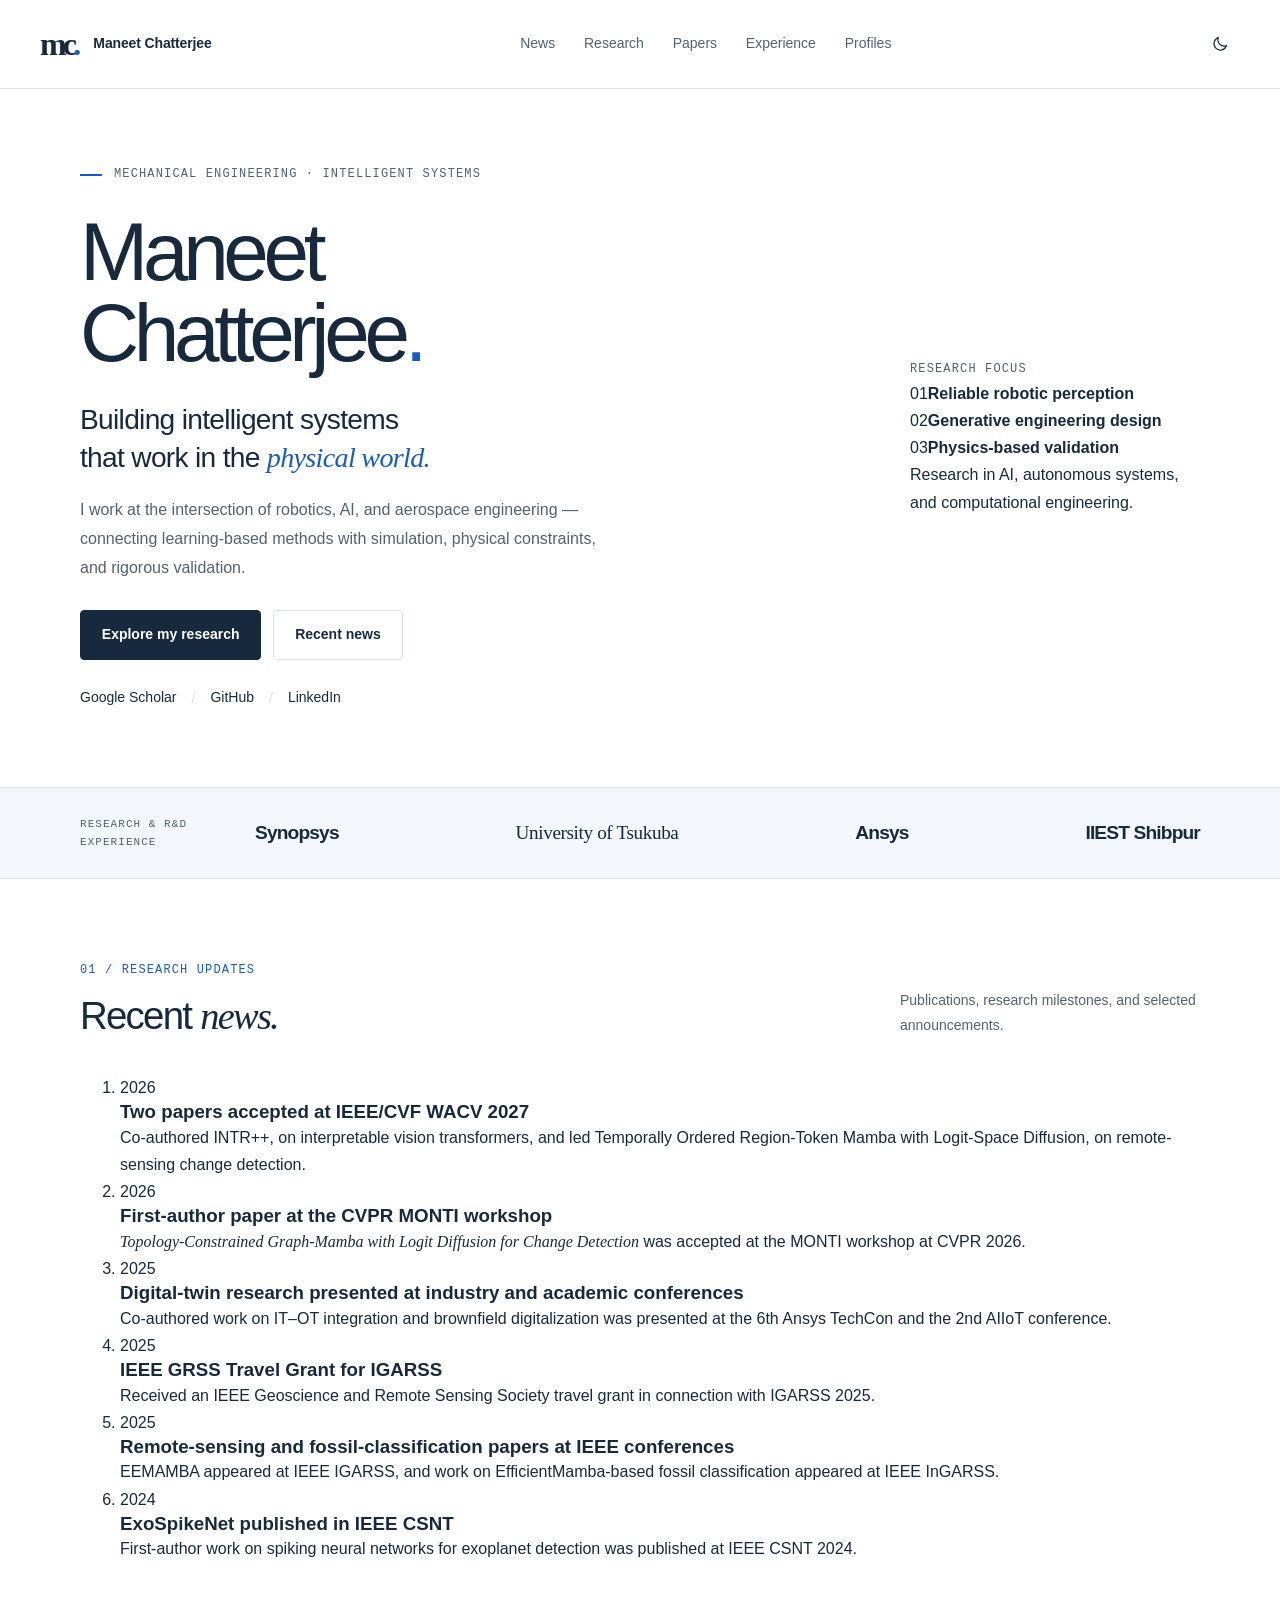
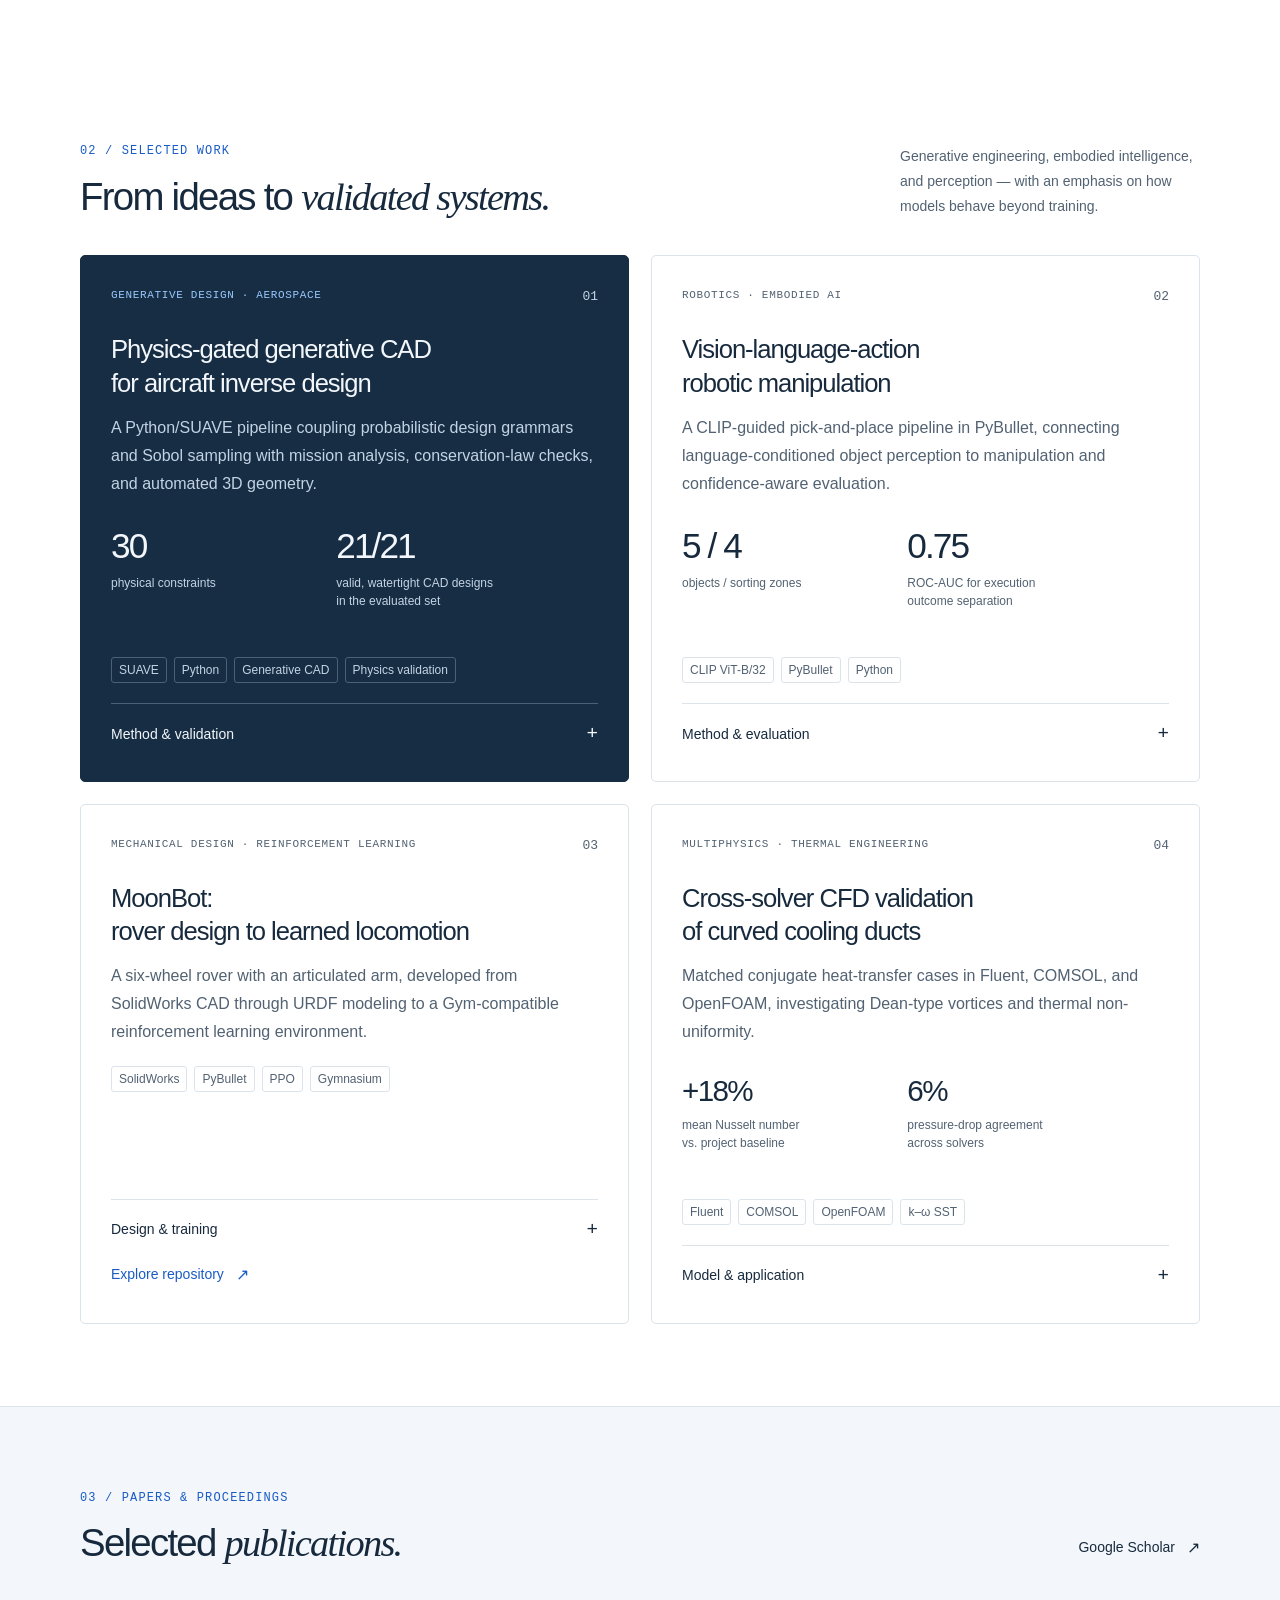
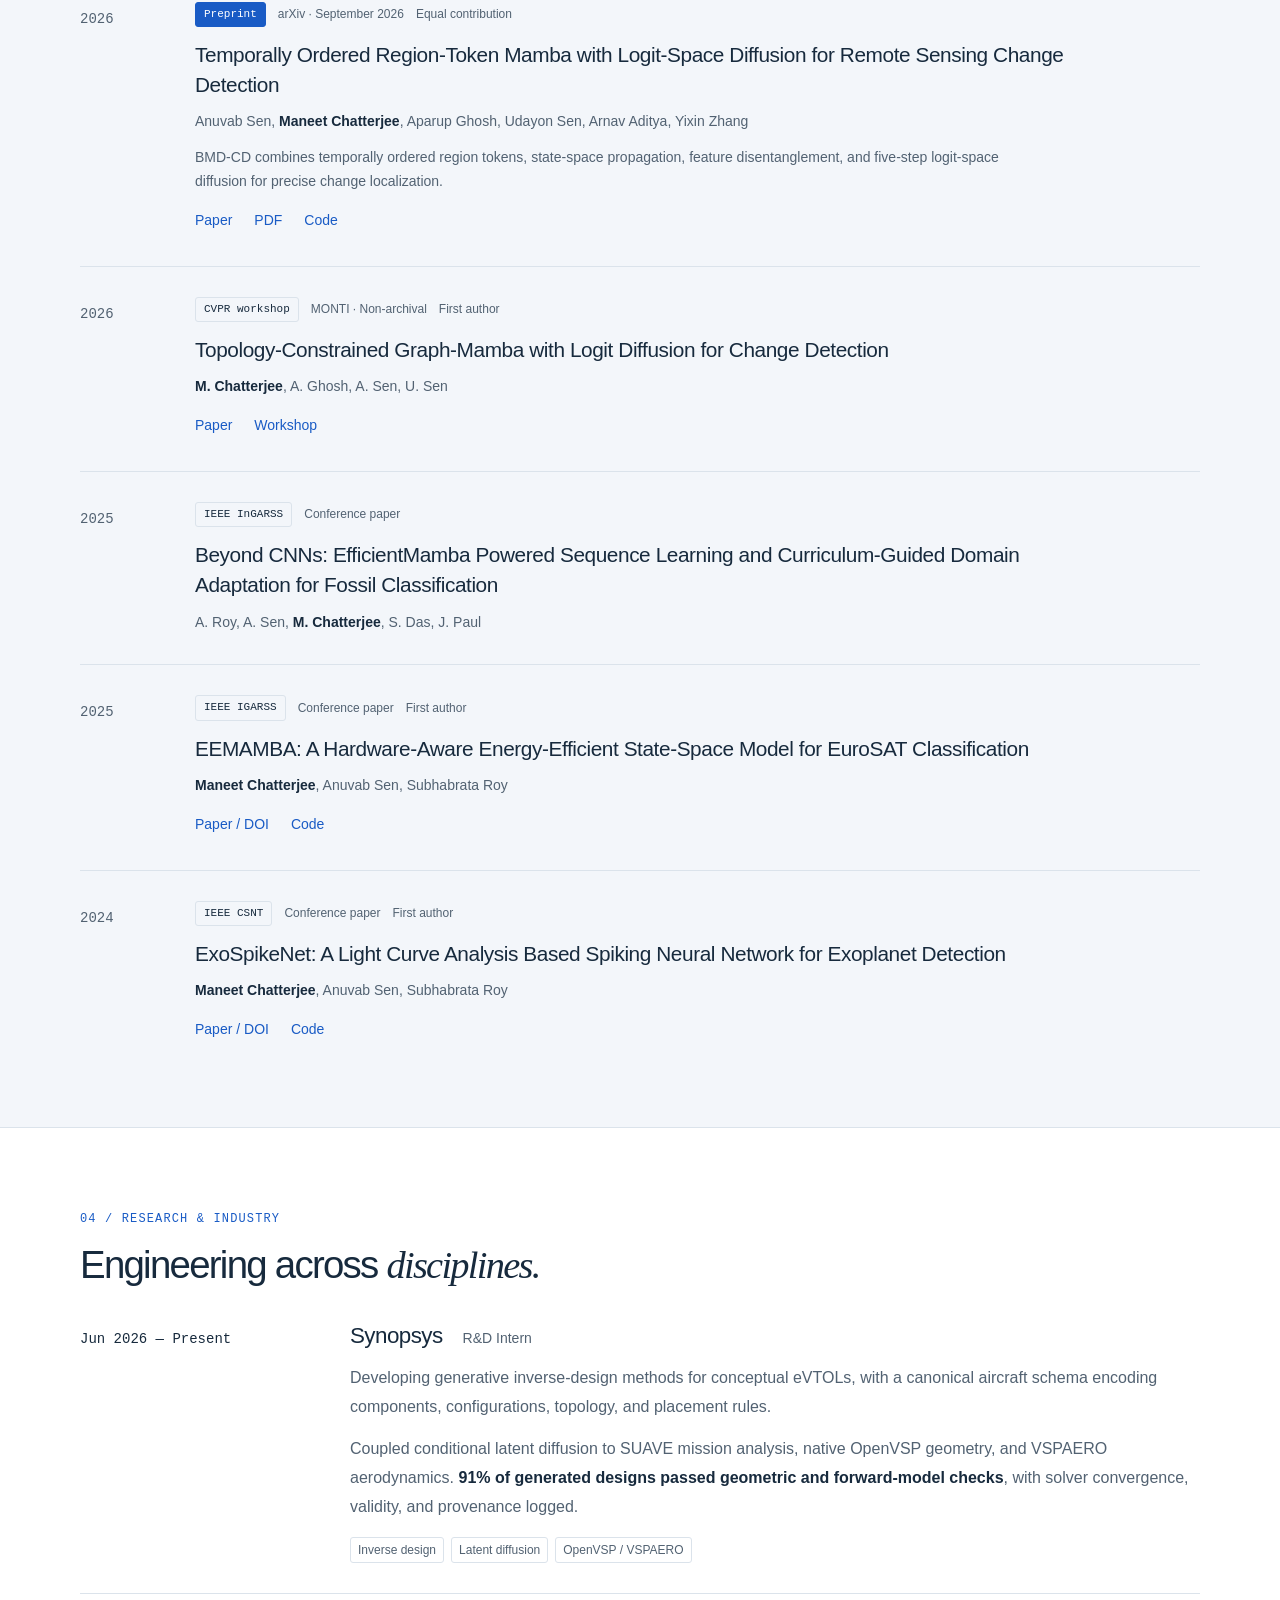
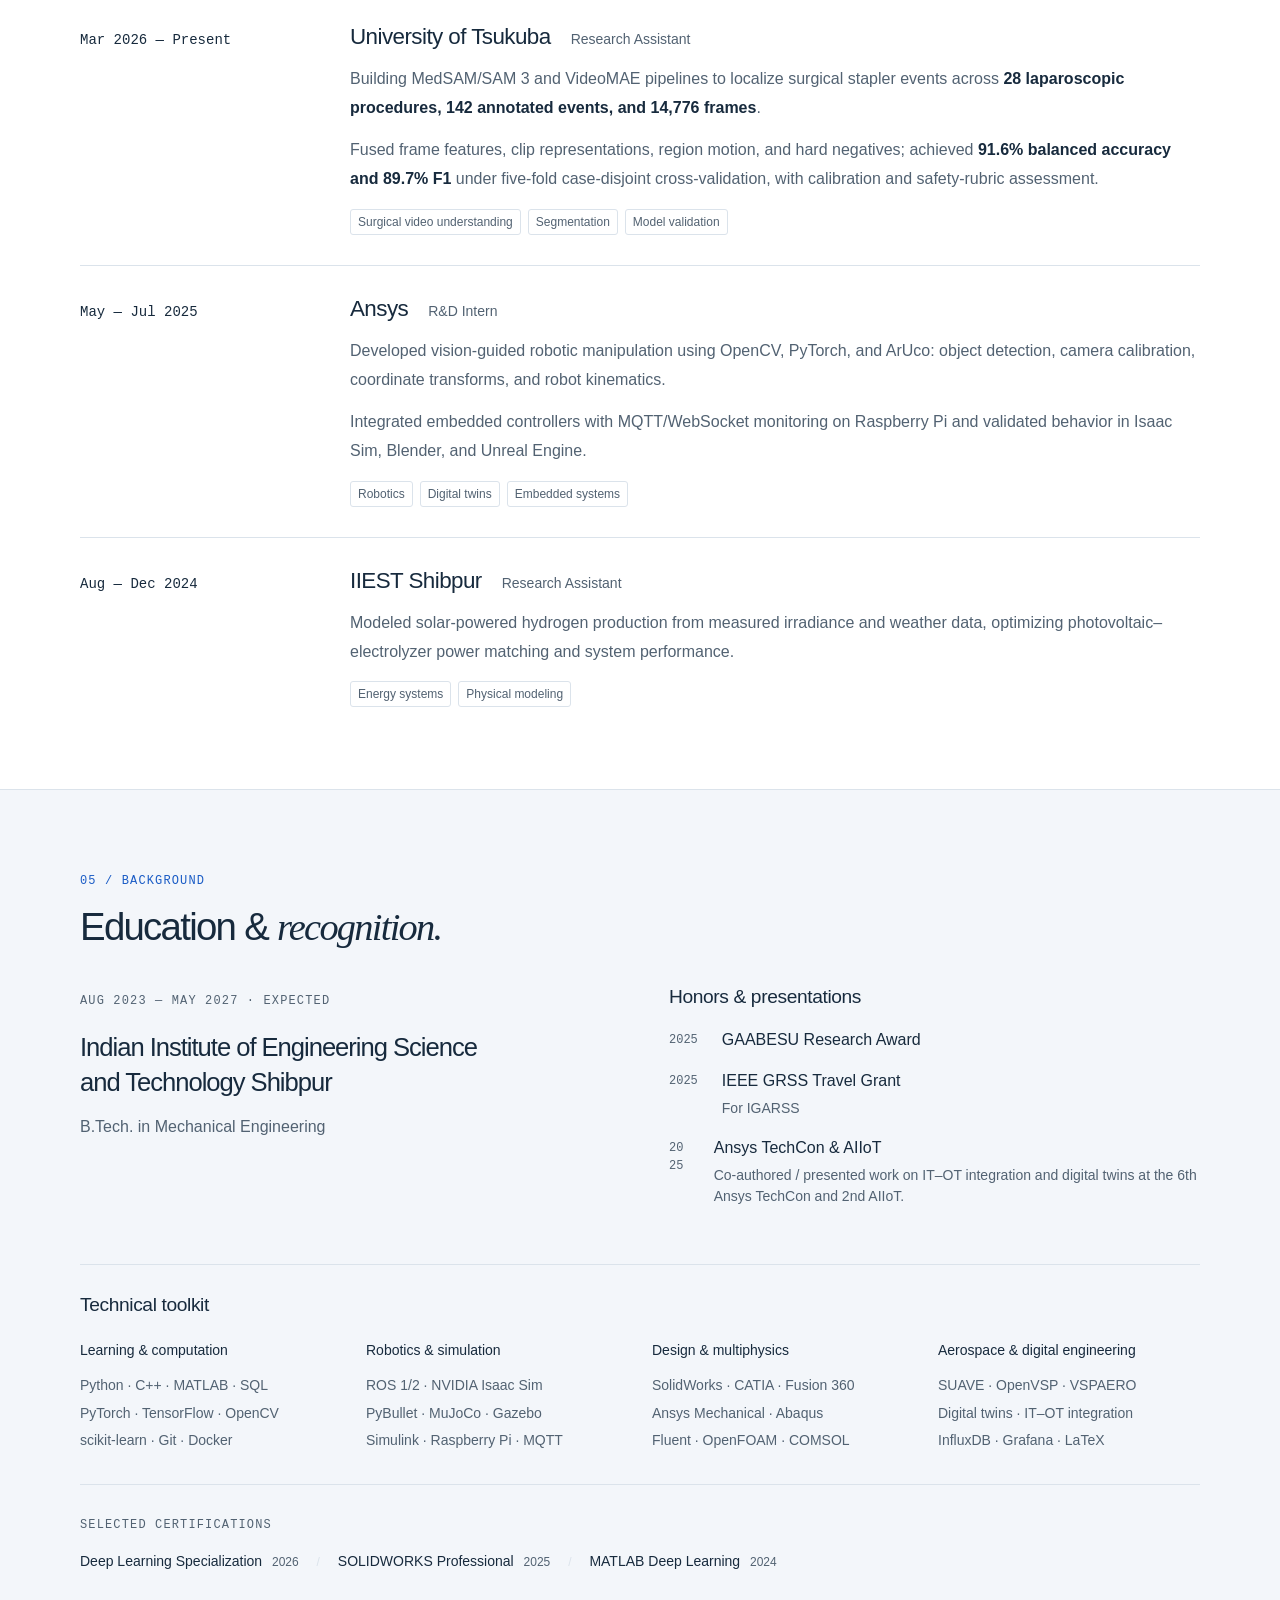
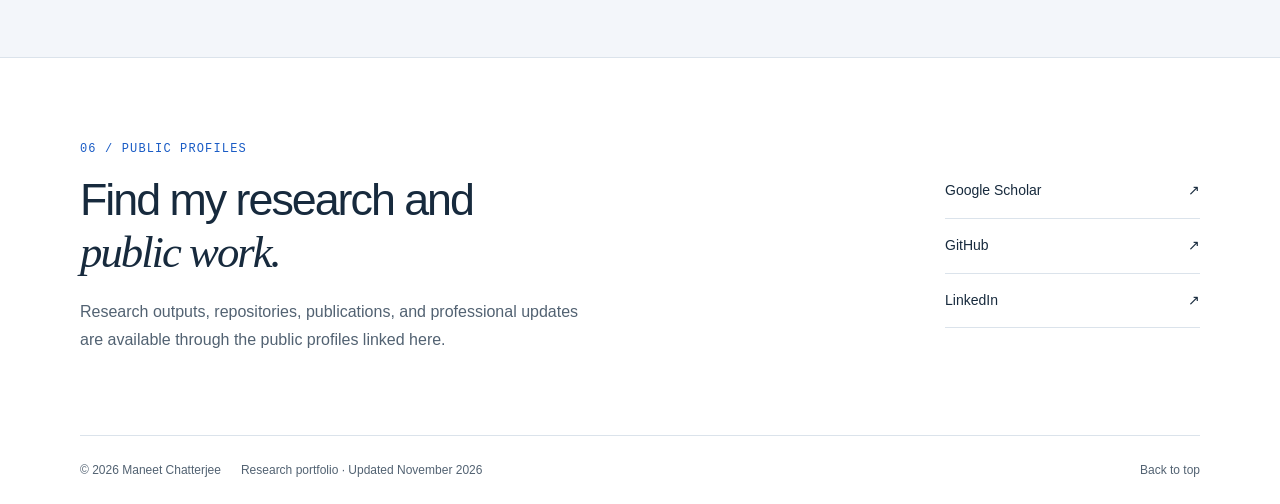
==== commit 0937b4d4: "Restore Recent News and remove personal contact information from portfolio" ====
--- a/index.html
+++ b/index.html
@@ -15,15 +15,15 @@
   <link rel="stylesheet" href="assets/styles.css">
   <script src="assets/theme.js"></script>
   <script src="assets/site.js" defer></script>
-  <script type="application/ld+json">{"@context":"https://schema.org","@type":"Person","name":"Maneet Chatterjee","url":"https://maneetchatterjee.github.io/","email":"mailto:maneet2018@gmail.com","affiliation":{"@type":"CollegeOrUniversity","name":"Indian Institute of Engineering Science and Technology Shibpur"},"sameAs":["https://github.com/maneetchatterjee","https://www.linkedin.com/in/maneet-chatterjee-778441190/","https://scholar.google.com/citations?user=Z3N1lSMAAAAJ"]}</script>
+  <script type="application/ld+json">{"@context":"https://schema.org","@type":"Person","name":"Maneet Chatterjee","url":"https://maneetchatterjee.github.io/","affiliation":{"@type":"CollegeOrUniversity","name":"Indian Institute of Engineering Science and Technology Shibpur"},"sameAs":["https://github.com/maneetchatterjee","https://www.linkedin.com/in/maneet-chatterjee-778441190/","https://scholar.google.com/citations?user=Z3N1lSMAAAAJ"]}</script>
 </head>
 <body>
   <a class="skip-link" href="#main">Skip to content</a>
   <header class="site-header">
     <div class="header-inner">
       <a class="wordmark" href="#about" aria-label="Maneet Chatterjee, home"><span class="monogram">mc<span>.</span></span><span class="wordmark-name">Maneet Chatterjee</span></a>
-      <nav aria-label="Main navigation"><a href="#research">Research</a><a href="#publications">Publications</a><a href="#experience">Experience</a><a href="#contact">Contact</a></nav>
-      <div class="header-actions"><button class="theme-toggle" type="button" aria-label="Switch to dark theme" hidden><svg class="moon-icon" width="18" height="18" viewBox="0 0 24 24" fill="none" stroke="currentColor" stroke-width="1.6" aria-hidden="true"><path d="M20.5 14.3A8.5 8.5 0 0 1 9.7 3.5 8.5 8.5 0 1 0 20.5 14.3Z"/></svg><svg class="sun-icon" width="18" height="18" viewBox="0 0 24 24" fill="none" stroke="currentColor" stroke-width="1.6" aria-hidden="true"><circle cx="12" cy="12" r="4"/><path d="M12 2v2m0 16v2M2 12h2m16 0h2M5 5l1.4 1.4m11.2 11.2L19 19M5 19l1.4-1.4M17.6 6.4 19 5"/></svg></button><a class="small-button" href="assets/Maneet_Chatterjee_CV.pdf">CV <svg width="15" height="15" viewBox="0 0 24 24" fill="none" stroke="currentColor" stroke-width="1.7" aria-hidden="true"><path d="M12 3v12m-4-4 4 4 4-4M5 16v5h14v-5"/></svg></a></div>
+      <nav aria-label="Main navigation"><a href="#news">News</a><a href="#research">Research</a><a href="#publications">Papers</a><a href="#experience">Experience</a><a href="#profiles">Profiles</a></nav>
+      <div class="header-actions"><button class="theme-toggle" type="button" aria-label="Switch to dark theme" hidden><svg class="moon-icon" width="18" height="18" viewBox="0 0 24 24" fill="none" stroke="currentColor" stroke-width="1.6" aria-hidden="true"><path d="M20.5 14.3A8.5 8.5 0 0 1 9.7 3.5 8.5 8.5 0 1 0 20.5 14.3Z"/></svg><svg class="sun-icon" width="18" height="18" viewBox="0 0 24 24" fill="none" stroke="currentColor" stroke-width="1.6" aria-hidden="true"><circle cx="12" cy="12" r="4"/><path d="M12 2v2m0 16v2M2 12h2m16 0h2M5 5l1.4 1.4m11.2 11.2L19 19M5 19l1.4-1.4M17.6 6.4 19 5"/></svg></button></div>
     </div>
   </header>
   <main id="main">
@@ -33,17 +33,35 @@
         <h1 id="hero-title">Maneet<br>Chatterjee<span class="title-dot">.</span></h1>
         <p class="hero-statement">Building intelligent systems<br>that work in the <em>physical world.</em></p>
         <p class="hero-description">I work at the intersection of robotics, AI, and aerospace engineering — connecting learning-based methods with simulation, physical constraints, and rigorous validation.</p>
-        <div class="hero-buttons"><a class="button primary" href="#research">Explore my research</a><a class="button secondary" href="assets/Maneet_Chatterjee_CV.pdf">View CV</a></div>
+        <div class="hero-buttons"><a class="button primary" href="#research">Explore my research</a><a class="button secondary" href="#news">Recent news</a></div>
         <div class="social-links" aria-label="Professional profiles"><a href="https://scholar.google.com/citations?user=Z3N1lSMAAAAJ&amp;hl=en">Google Scholar</a><span aria-hidden="true">/</span><a href="https://github.com/maneetchatterjee">GitHub</a><span aria-hidden="true">/</span><a href="https://www.linkedin.com/in/maneet-chatterjee-778441190/">LinkedIn</a></div>
       </div>
-      <aside class="hero-profile" aria-label="Profile and education">
-        <div class="portrait-wrap"><img src="Images/maneet_profile.jpg" alt="Maneet Chatterjee" width="1197" height="2048" fetchpriority="high"><span class="portrait-caption">Kolkata, India</span></div>
-        <div class="profile-note"><span class="eyebrow">Currently</span><p>Final-year undergraduate<br><strong>IIEST Shibpur</strong></p><span class="profile-degree">B.Tech. Mechanical Engineering · 2027</span></div>
+      <aside class="hero-profile" aria-label="Research focus">
+        <div class="focus-panel">
+          <p class="eyebrow">Research focus</p>
+          <div class="focus-line"><span>01</span><strong>Reliable robotic perception</strong></div>
+          <div class="focus-line"><span>02</span><strong>Generative engineering design</strong></div>
+          <div class="focus-line"><span>03</span><strong>Physics-based validation</strong></div>
+          <p class="focus-caption">Research in AI, autonomous systems, and computational engineering.</p>
+        </div>
       </aside>
     </section>
     <div class="affiliation-strip"><div class="container"><span class="eyebrow">Research & R&amp;D experience</span><div class="affiliations"><span>Synopsys</span><span>University of Tsukuba</span><span>Ansys</span><span>IIEST Shibpur</span></div></div></div>
+    <section class="news-section" id="news" aria-labelledby="news-title">
+      <div class="container section">
+        <div class="section-heading"><div><p class="eyebrow">01 / Research updates</p><h2 id="news-title">Recent <em>news.</em></h2></div><p class="section-intro">Publications, research milestones, and selected announcements.</p></div>
+        <ol class="news-list">
+          <li class="news-item"><span class="news-date">2026</span><div class="news-content"><h3>Two papers accepted at IEEE/CVF WACV 2027</h3><p>Co-authored <a href="https://arxiv.org/abs/2610.37178">INTR++</a>, on interpretable vision transformers, and led <a href="https://arxiv.org/abs/2609.27149">Temporally Ordered Region-Token Mamba with Logit-Space Diffusion</a>, on remote-sensing change detection.</p></div></li>
+          <li class="news-item"><span class="news-date">2026</span><div class="news-content"><h3>First-author paper at the CVPR MONTI workshop</h3><p><em>Topology-Constrained Graph-Mamba with Logit Diffusion for Change Detection</em> was accepted at the <a href="https://sites.google.com/view/monti2026/home">MONTI workshop</a> at CVPR 2026.</p></div></li>
+          <li class="news-item"><span class="news-date">2025</span><div class="news-content"><h3>Digital-twin research presented at industry and academic conferences</h3><p>Co-authored work on IT–OT integration and brownfield digitalization was presented at the 6th Ansys TechCon and the 2nd AIIoT conference.</p></div></li>
+          <li class="news-item"><span class="news-date">2025</span><div class="news-content"><h3>IEEE GRSS Travel Grant for IGARSS</h3><p>Received an IEEE Geoscience and Remote Sensing Society travel grant in connection with <a href="https://2025.ieeeigarss.org/">IGARSS 2025</a>.</p></div></li>
+          <li class="news-item"><span class="news-date">2025</span><div class="news-content"><h3>Remote-sensing and fossil-classification papers at IEEE conferences</h3><p><a href="https://doi.org/10.1109/IGARSS55030.2025.11314046">EEMAMBA</a> appeared at IEEE IGARSS, and work on EfficientMamba-based fossil classification appeared at IEEE InGARSS.</p></div></li>
+          <li class="news-item"><span class="news-date">2024</span><div class="news-content"><h3>ExoSpikeNet published in IEEE CSNT</h3><p>First-author work on spiking neural networks for exoplanet detection was <a href="https://doi.org/10.1109/CSNT60213.2024.10545663">published at IEEE CSNT 2024</a>.</p></div></li>
+        </ol>
+      </div>
+    </section>
     <section class="container section" id="research" aria-labelledby="research-title">
-      <div class="section-heading"><div><p class="eyebrow">01 / Selected work</p><h2 id="research-title">From ideas to <em>validated systems.</em></h2></div><p class="section-intro">Generative engineering, embodied intelligence, and perception — with an emphasis on how models behave beyond training.</p></div>
+      <div class="section-heading"><div><p class="eyebrow">02 / Selected work</p><h2 id="research-title">From ideas to <em>validated systems.</em></h2></div><p class="section-intro">Generative engineering, embodied intelligence, and perception — with an emphasis on how models behave beyond training.</p></div>
       <div class="project-grid">
         <article class="project-card featured">
           <div class="card-top"><span class="eyebrow">Generative design · Aerospace</span><span class="project-number">01</span></div>
@@ -80,7 +98,7 @@
       </div>
     </section>
     <section class="publications-section" id="publications" aria-labelledby="publications-title"><div class="container section">
-      <div class="section-heading"><div><p class="eyebrow">02 / Papers & preprints</p><h2 id="publications-title">Selected <em>publications.</em></h2></div><a class="text-link" href="https://scholar.google.com/citations?user=Z3N1lSMAAAAJ&amp;hl=en">Google Scholar <span class="link-mark" aria-hidden="true">↗</span></a></div>
+      <div class="section-heading"><div><p class="eyebrow">03 / Papers & proceedings</p><h2 id="publications-title">Selected <em>publications.</em></h2></div><a class="text-link" href="https://scholar.google.com/citations?user=Z3N1lSMAAAAJ&amp;hl=en">Google Scholar <span class="link-mark" aria-hidden="true">↗</span></a></div>
       <div class="publication-list">
         <article class="publication latest-paper"><div class="pub-year">2026</div><div class="pub-body"><div class="pub-meta"><span class="badge">Preprint</span><span>arXiv · September 2026</span><span>Equal contribution</span></div><h3>Temporally Ordered Region-Token Mamba with Logit-Space Diffusion for Remote Sensing Change Detection</h3><p class="authors">Anuvab Sen, <strong>Maneet Chatterjee</strong>, Aparup Ghosh, Udayon Sen, Arnav Aditya, Yixin Zhang</p><p class="pub-description">BMD-CD combines temporally ordered region tokens, state-space propagation, feature disentanglement, and five-step logit-space diffusion for precise change localization.</p><div class="pub-links"><a href="https://arxiv.org/abs/2609.27149">Paper</a><a href="https://arxiv.org/pdf/2609.27149">PDF</a><a href="https://github.com/Aparup2139/BMD-CD_Remote_Sensing_Change_Detection">Code</a></div></div></article>
         <article class="publication"><div class="pub-year">2026</div><div class="pub-body"><div class="pub-meta"><span class="badge">CVPR workshop</span><span>MONTI · Non-archival</span><span>First author</span></div><h3>Topology-Constrained Graph-Mamba with Logit Diffusion for Change Detection</h3><p class="authors"><strong>M. Chatterjee</strong>, A. Ghosh, A. Sen, U. Sen</p><div class="pub-links"><a href="https://drive.google.com/file/d/17JkIaBy7NDwSvhO4n0Ao3X1YUClEh4hm/view">Paper</a><a href="https://sites.google.com/view/monti2026/home">Workshop</a></div></div></article>
@@ -90,22 +108,22 @@
       </div>
     </div></section>
     <section class="container section" id="experience" aria-labelledby="experience-title">
-      <div class="section-heading"><div><p class="eyebrow">03 / Research & industry</p><h2 id="experience-title">Engineering across <em>disciplines.</em></h2></div></div>
+      <div class="section-heading"><div><p class="eyebrow">04 / Research & industry</p><h2 id="experience-title">Engineering across <em>disciplines.</em></h2></div></div>
       <div class="experience-list">
-        <article class="experience"><div class="experience-date">Jun 2026 — Present<span>Pune, India</span></div><div class="experience-body"><h3>Synopsys <span>R&amp;D Intern</span></h3><p>Developing generative inverse-design methods for conceptual eVTOLs, with a canonical aircraft schema encoding components, configurations, topology, and placement rules.</p><p>Coupled conditional latent diffusion to SUAVE mission analysis, native OpenVSP geometry, and VSPAERO aerodynamics. <strong>91% of generated designs passed geometric and forward-model checks</strong>, with solver convergence, validity, and provenance logged.</p><div class="tags"><span>Inverse design</span><span>Latent diffusion</span><span>OpenVSP / VSPAERO</span></div><a class="text-link" href="https://drive.google.com/file/d/1YoU3d36ymhWs4eFIsAF1hNb0qkFN4sp9/view">Certificate <span class="link-mark" aria-hidden="true">↗</span></a></div></article>
-        <article class="experience"><div class="experience-date">Mar 2026 — Present<span>Tsukuba, Japan</span></div><div class="experience-body"><h3>University of Tsukuba <span>Research Assistant</span></h3><p>Building MedSAM/SAM 3 and VideoMAE pipelines to localize surgical stapler events across <strong>28 laparoscopic procedures, 142 annotated events, and 14,776 frames</strong>.</p><p>Fused frame features, clip representations, region motion, and hard negatives; achieved <strong>91.6% balanced accuracy and 89.7% F1</strong> under five-fold case-disjoint cross-validation, with calibration and safety-rubric assessment.</p><div class="tags"><span>Surgical video understanding</span><span>Segmentation</span><span>Model validation</span></div></div></article>
-        <article class="experience"><div class="experience-date">May — Jul 2025<span>Pune, India</span></div><div class="experience-body"><h3>Ansys <span>R&amp;D Intern</span></h3><p>Developed vision-guided robotic manipulation using OpenCV, PyTorch, and ArUco: object detection, camera calibration, coordinate transforms, and robot kinematics.</p><p>Integrated embedded controllers with MQTT/WebSocket monitoring on Raspberry Pi and validated behavior in Isaac Sim, Blender, and Unreal Engine.</p><div class="tags"><span>Robotics</span><span>Digital twins</span><span>Embedded systems</span></div><a class="text-link" href="https://drive.google.com/file/d/1e1SVIMFcMJ2_qBvzAYmg3ur81VtbYFOM/view">Certificate <span class="link-mark" aria-hidden="true">↗</span></a></div></article>
-        <article class="experience"><div class="experience-date">Aug — Dec 2024<span>Kolkata, India</span></div><div class="experience-body"><h3>IIEST Shibpur <span>Research Assistant</span></h3><p>Modeled solar-powered hydrogen production from measured irradiance and weather data, optimizing photovoltaic–electrolyzer power matching and system performance.</p><div class="tags"><span>Energy systems</span><span>Physical modeling</span></div><a class="text-link" href="https://drive.google.com/file/d/1t5BFDlLzcWPQEwOhAhnQgzKDXOEsy5_d/view">Research report <span class="link-mark" aria-hidden="true">↗</span></a></div></article>
+        <article class="experience"><div class="experience-date">Jun 2026 — Present</div><div class="experience-body"><h3>Synopsys <span>R&amp;D Intern</span></h3><p>Developing generative inverse-design methods for conceptual eVTOLs, with a canonical aircraft schema encoding components, configurations, topology, and placement rules.</p><p>Coupled conditional latent diffusion to SUAVE mission analysis, native OpenVSP geometry, and VSPAERO aerodynamics. <strong>91% of generated designs passed geometric and forward-model checks</strong>, with solver convergence, validity, and provenance logged.</p><div class="tags"><span>Inverse design</span><span>Latent diffusion</span><span>OpenVSP / VSPAERO</span></div></div></article>
+        <article class="experience"><div class="experience-date">Mar 2026 — Present</div><div class="experience-body"><h3>University of Tsukuba <span>Research Assistant</span></h3><p>Building MedSAM/SAM 3 and VideoMAE pipelines to localize surgical stapler events across <strong>28 laparoscopic procedures, 142 annotated events, and 14,776 frames</strong>.</p><p>Fused frame features, clip representations, region motion, and hard negatives; achieved <strong>91.6% balanced accuracy and 89.7% F1</strong> under five-fold case-disjoint cross-validation, with calibration and safety-rubric assessment.</p><div class="tags"><span>Surgical video understanding</span><span>Segmentation</span><span>Model validation</span></div></div></article>
+        <article class="experience"><div class="experience-date">May — Jul 2025</div><div class="experience-body"><h3>Ansys <span>R&amp;D Intern</span></h3><p>Developed vision-guided robotic manipulation using OpenCV, PyTorch, and ArUco: object detection, camera calibration, coordinate transforms, and robot kinematics.</p><p>Integrated embedded controllers with MQTT/WebSocket monitoring on Raspberry Pi and validated behavior in Isaac Sim, Blender, and Unreal Engine.</p><div class="tags"><span>Robotics</span><span>Digital twins</span><span>Embedded systems</span></div></div></article>
+        <article class="experience"><div class="experience-date">Aug — Dec 2024</div><div class="experience-body"><h3>IIEST Shibpur <span>Research Assistant</span></h3><p>Modeled solar-powered hydrogen production from measured irradiance and weather data, optimizing photovoltaic–electrolyzer power matching and system performance.</p><div class="tags"><span>Energy systems</span><span>Physical modeling</span></div></div></article>
       </div>
     </section>
     <section class="education-section" id="education" aria-labelledby="education-title"><div class="container section">
-      <div class="section-heading"><div><p class="eyebrow">04 / Background</p><h2 id="education-title">Education & <em>recognition.</em></h2></div></div>
-      <div class="background-grid"><div class="education-card"><span class="eyebrow">Aug 2023 — May 2027 · Expected</span><h3>Indian Institute of Engineering Science and Technology Shibpur</h3><p>B.Tech. in Mechanical Engineering</p><div class="gpa"><strong>3.63<span>/4.00</span></strong><span>CGPA through Semester VI</span></div></div><div class="recognition"><h3>Honors & presentations</h3><ul><li><span>2025</span><div><strong>GAABESU Research Award</strong></div></li><li><span>2025</span><div><strong>IEEE GRSS Travel Grant</strong><p>For IGARSS</p></div></li><li><span>2025</span><div><strong>Ansys TechCon & AIIoT</strong><p>Co-authored / presented work on IT–OT integration and digital twins at the 6th Ansys TechCon and 2nd AIIoT.</p></div></li></ul></div></div>
+      <div class="section-heading"><div><p class="eyebrow">05 / Background</p><h2 id="education-title">Education & <em>recognition.</em></h2></div></div>
+      <div class="background-grid"><div class="education-card"><span class="eyebrow">Aug 2023 — May 2027 · Expected</span><h3>Indian Institute of Engineering Science and Technology Shibpur</h3><p>B.Tech. in Mechanical Engineering</p></div><div class="recognition"><h3>Honors & presentations</h3><ul><li><span>2025</span><div><strong>GAABESU Research Award</strong></div></li><li><span>2025</span><div><strong>IEEE GRSS Travel Grant</strong><p>For IGARSS</p></div></li><li><span>2025</span><div><strong>Ansys TechCon & AIIoT</strong><p>Co-authored / presented work on IT–OT integration and digital twins at the 6th Ansys TechCon and 2nd AIIoT.</p></div></li></ul></div></div>
       <div class="skills"><h3>Technical toolkit</h3><div class="skill-grid"><div><h4>Learning & computation</h4><p>Python · C++ · MATLAB · SQL<br>PyTorch · TensorFlow · OpenCV<br>scikit-learn · Git · Docker</p></div><div><h4>Robotics & simulation</h4><p>ROS 1/2 · NVIDIA Isaac Sim<br>PyBullet · MuJoCo · Gazebo<br>Simulink · Raspberry Pi · MQTT</p></div><div><h4>Design & multiphysics</h4><p>SolidWorks · CATIA · Fusion 360<br>Ansys Mechanical · Abaqus<br>Fluent · OpenFOAM · COMSOL</p></div><div><h4>Aerospace & digital engineering</h4><p>SUAVE · OpenVSP · VSPAERO<br>Digital twins · IT–OT integration<br>InfluxDB · Grafana · LaTeX</p></div></div></div>
-      <div class="certifications"><span class="eyebrow">Selected certifications</span><p>Deep Learning Specialization <span>2026</span> <span class="divider">/</span> <a href="https://drive.google.com/file/d/1nrYq1k4Ozqmmegl4JbmJYUkneP2hB_HM/view">SOLIDWORKS Professional</a> <span>2025</span> <span class="divider">/</span> <a href="https://matlabacademy.mathworks.com/progress/share/certificate.html?id=0e987e16-101c-49fa-9215-90c7fd1559e0">MATLAB Deep Learning</a> <span>2024</span></p></div>
+      <div class="certifications"><span class="eyebrow">Selected certifications</span><p>Deep Learning Specialization <span>2026</span> <span class="divider">/</span> SOLIDWORKS Professional <span>2025</span> <span class="divider">/</span> MATLAB Deep Learning <span>2024</span></p></div>
     </div></section>
-    <section class="container section contact" id="contact" aria-labelledby="contact-title"><div><p class="eyebrow">05 / Let's connect</p><h2 id="contact-title">Better systems start with<br><em>good conversations.</em></h2><p>I’m interested in graduate research, research collaborations, and industry R&amp;D opportunities in robotics, AI, and autonomous engineering.</p><a class="contact-email" href="mailto:maneet2018@gmail.com">maneet2018@gmail.com</a></div><div class="contact-links"><a href="assets/Maneet_Chatterjee_CV.pdf">View my CV <span aria-hidden="true">↗</span></a><a href="https://scholar.google.com/citations?user=Z3N1lSMAAAAJ&amp;hl=en">Google Scholar <span aria-hidden="true">↗</span></a><a href="https://github.com/maneetchatterjee">GitHub <span aria-hidden="true">↗</span></a><a href="https://www.linkedin.com/in/maneet-chatterjee-778441190/">LinkedIn <span aria-hidden="true">↗</span></a></div></section>
+    <section class="container section contact" id="profiles" aria-labelledby="profiles-title"><div><p class="eyebrow">06 / Public profiles</p><h2 id="profiles-title">Find my research and<br><em>public work.</em></h2><p>Research outputs, repositories, publications, and professional updates are available through the public profiles linked here.</p></div><div class="contact-links"><a href="https://scholar.google.com/citations?user=Z3N1lSMAAAAJ&amp;hl=en">Google Scholar <span aria-hidden="true">↗</span></a><a href="https://github.com/maneetchatterjee">GitHub <span aria-hidden="true">↗</span></a><a href="https://www.linkedin.com/in/maneet-chatterjee-778441190/">LinkedIn <span aria-hidden="true">↗</span></a></div></section>
   </main>
-  <footer class="container site-footer"><span>© 2026 Maneet Chatterjee</span><span>Kolkata, India · Updated October 2026</span><a href="#about">Back to top</a></footer>
+  <footer class="container site-footer"><span>© 2026 Maneet Chatterjee</span><span>Research portfolio · Updated November 2026</span><a href="#about">Back to top</a></footer>
 </body>
 </html>
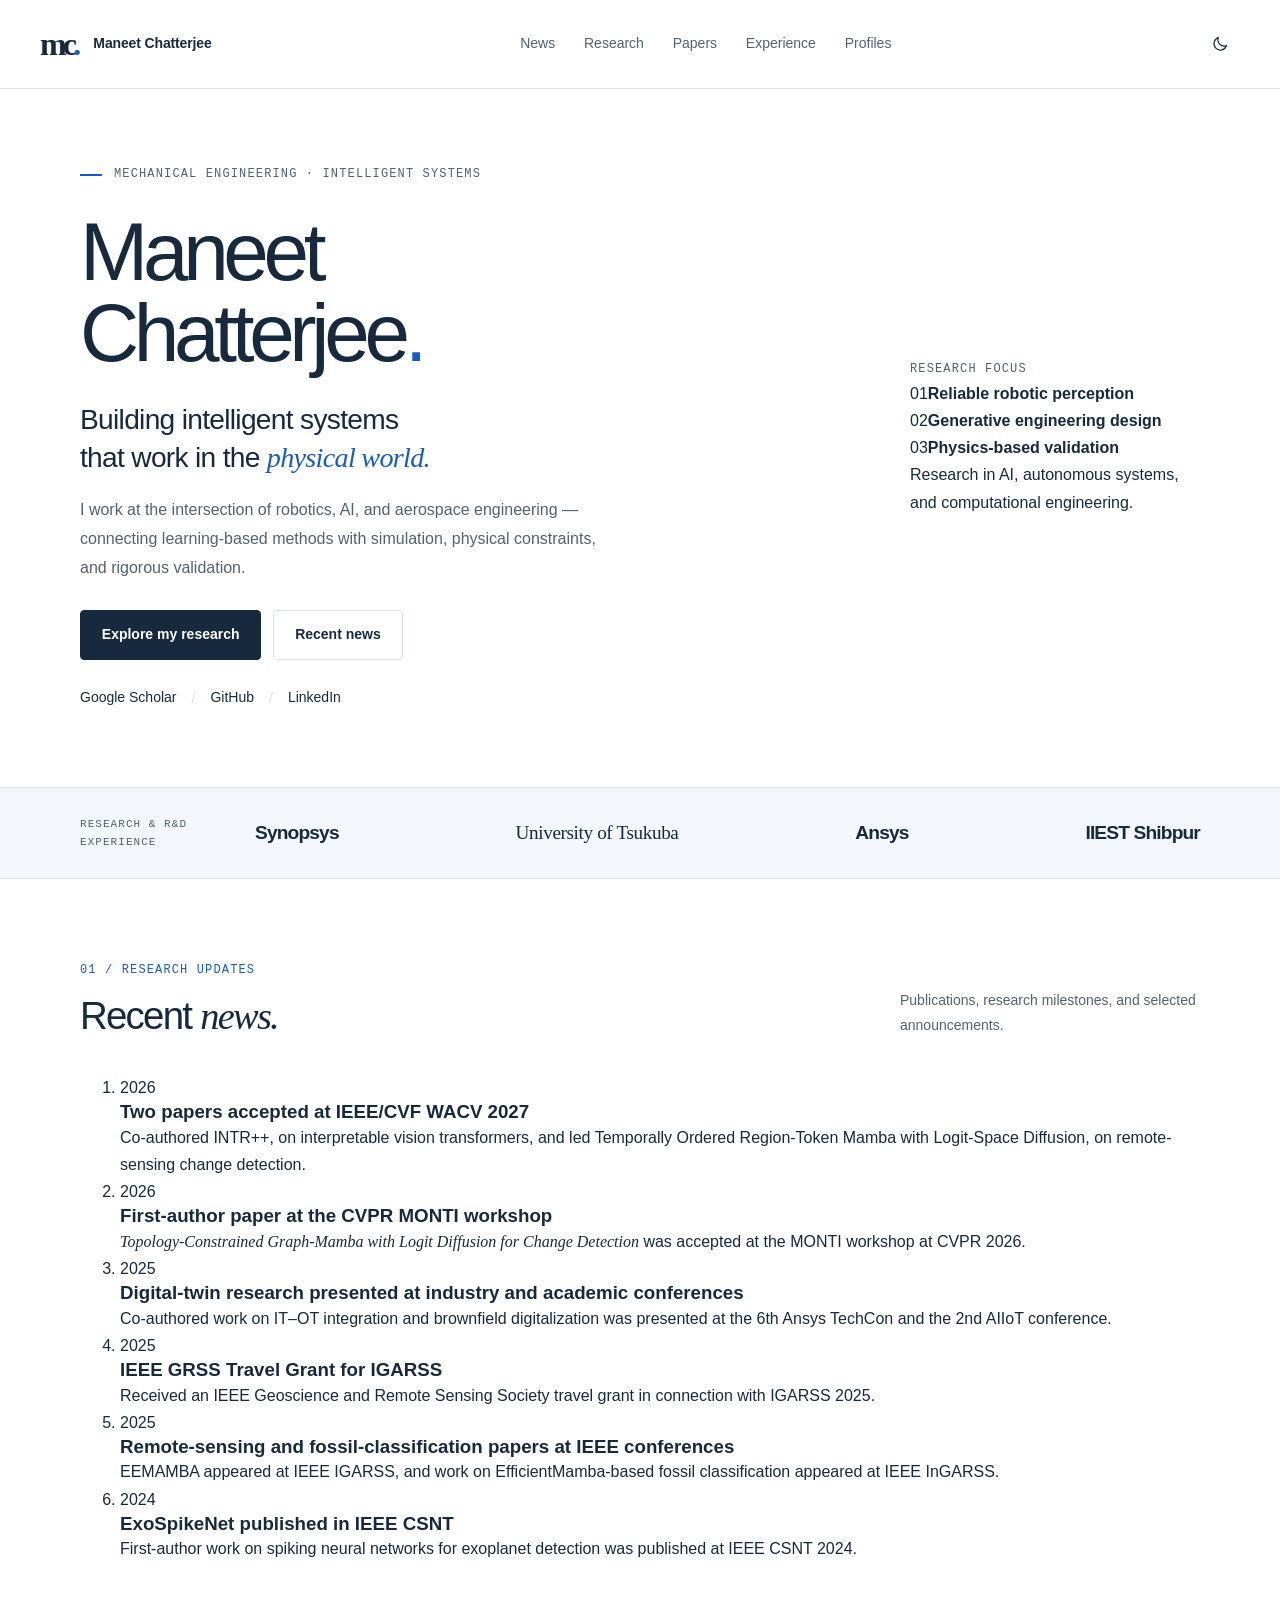
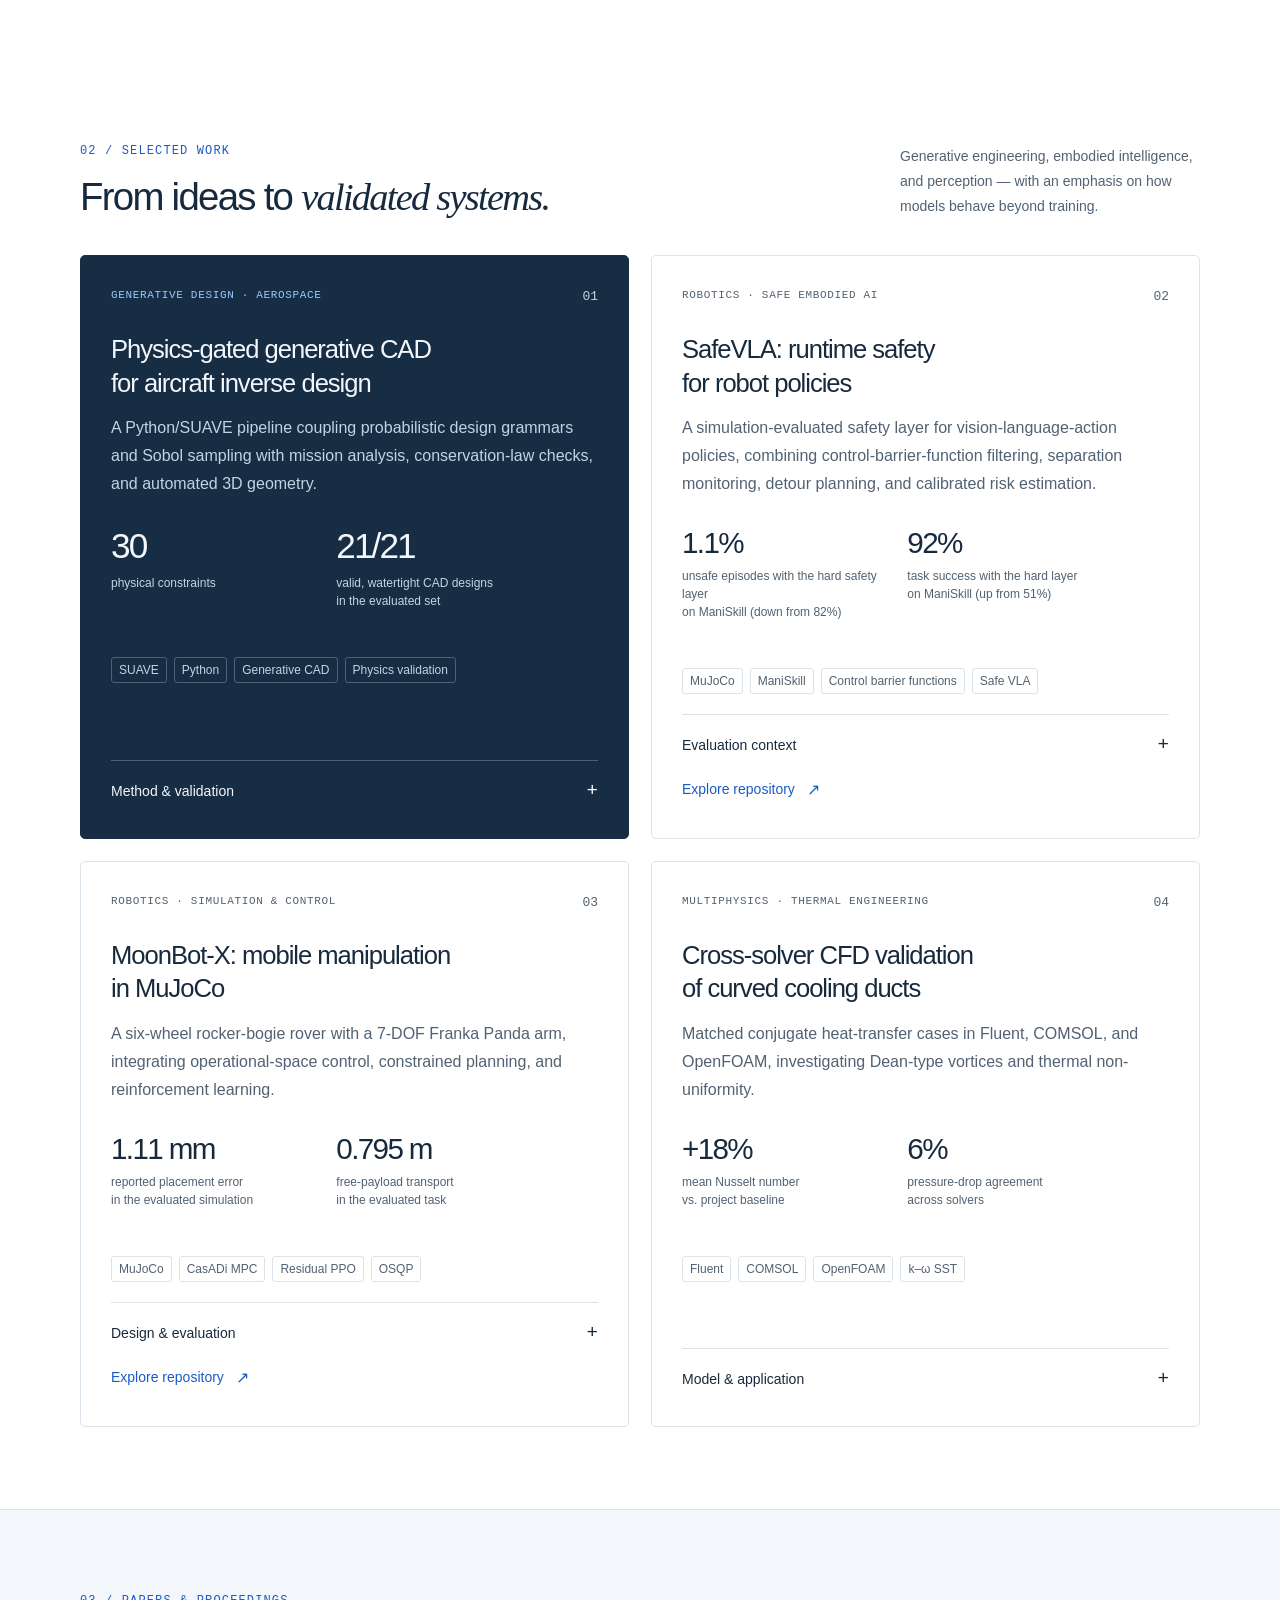
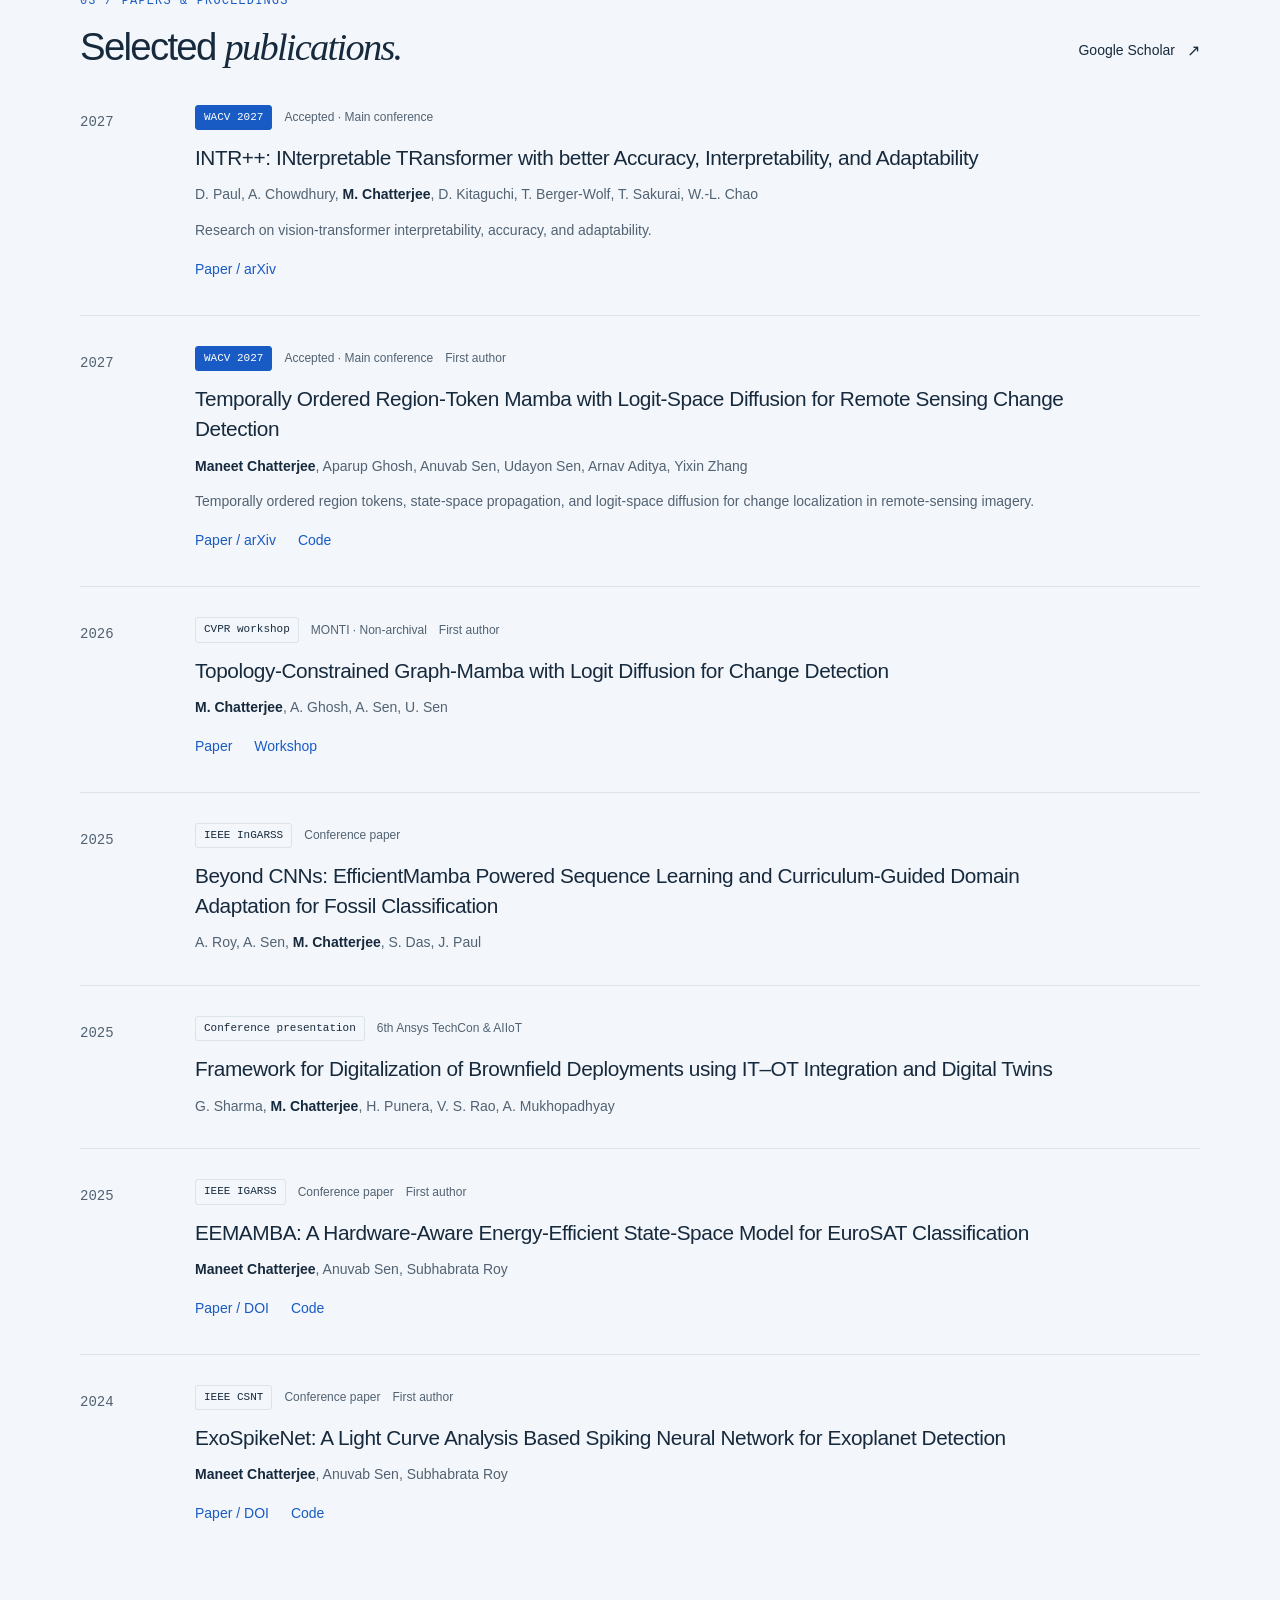
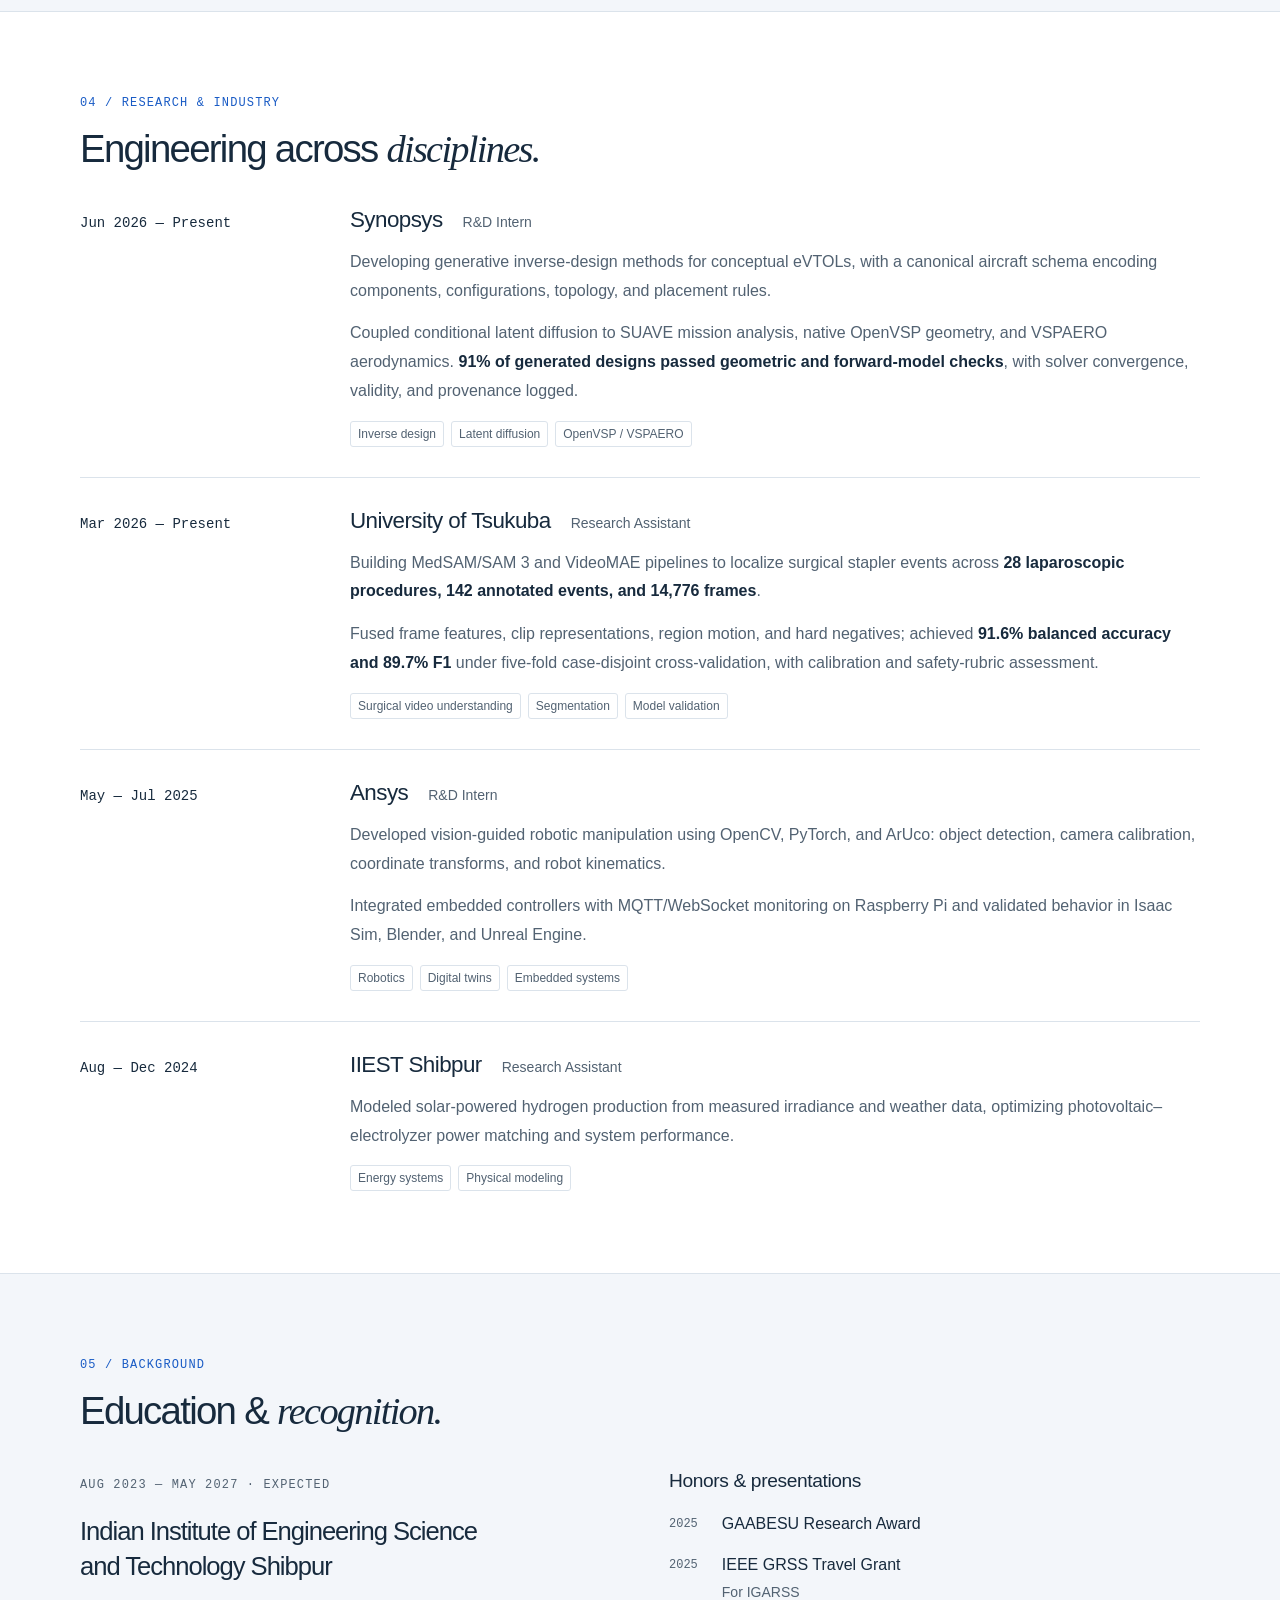
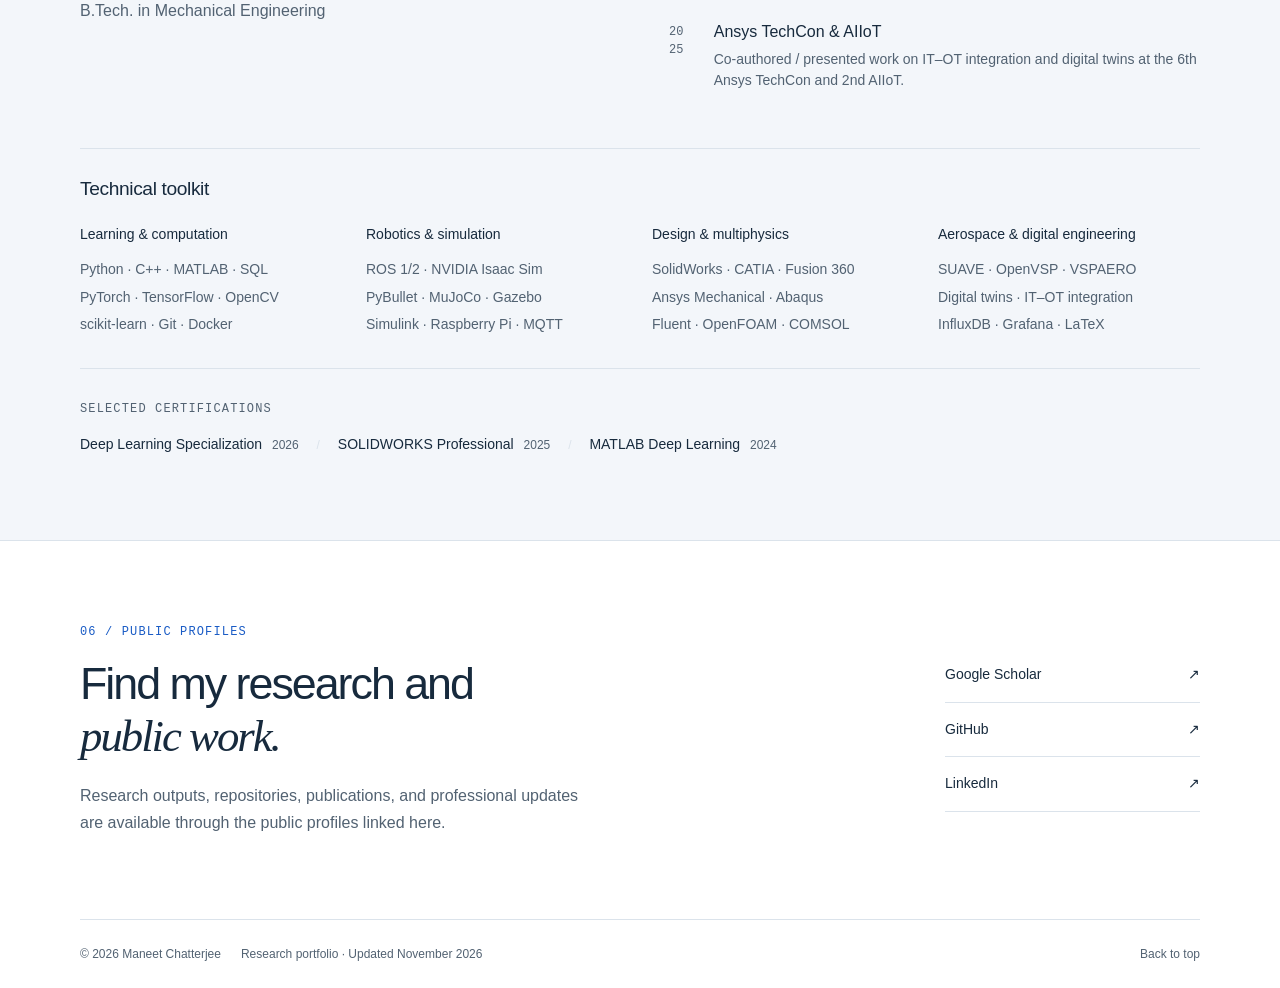
==== commit a622eb65: "Update WACV 2027 papers and current SafeVLA and MoonBot projects" ====
--- a/index.html
+++ b/index.html
@@ -72,21 +72,25 @@
           <details><summary>Method & validation</summary><div class="detail-content"><p>Combines component-aware design generation with converged mission analysis and watertight STL/OBJ export. The evaluated set includes 11/11 validated turbofan solutions; climb fuel was optimized to 10.2% of maximum takeoff weight.</p><p class="detail-note">Selected project · September 2026. Results describe the evaluated designs.</p></div></details>
         </article>
         <article class="project-card">
-          <div class="card-top"><span class="eyebrow">Robotics · Embodied AI</span><span class="project-number">02</span></div>
-          <h3>Vision-language-action<br>robotic manipulation</h3>
-          <p>A CLIP-guided pick-and-place pipeline in PyBullet, connecting language-conditioned object perception to manipulation and confidence-aware evaluation.</p>
-          <div class="project-results"><div><strong>5 / 4</strong><span>objects / sorting zones</span></div><div><strong>0.75</strong><span>ROC-AUC for execution<br>outcome separation</span></div></div>
-          <div class="tags"><span>CLIP ViT-B/32</span><span>PyBullet</span><span>Python</span></div>
-          <details><summary>Method & evaluation</summary><div class="detail-content"><p>Uses the confidence margin between target and distractor objects to quantify semantic ambiguity. Successful and failed executions differed under a Mann–Whitney test (p &lt; 0.01).</p><p class="detail-note">Simulation study. ROC-AUC measures outcome separation.</p></div></details>
+          <div class="card-top"><span class="eyebrow">Robotics · Safe embodied AI</span><span class="project-number">02</span></div>
+          <h3>SafeVLA: runtime safety<br>for robot policies</h3>
+          <p>A simulation-evaluated safety layer for vision-language-action policies, combining control-barrier-function filtering, separation monitoring, detour planning, and calibrated risk estimation.</p>
+          <div class="project-results compact"><div><strong>1.1%</strong><span>unsafe episodes with the hard safety layer<br>on ManiSkill (down from 82%)</span></div><div><strong>92%</strong><span>task success with the hard layer<br>on ManiSkill (up from 51%)</span></div></div>
+          <div class="tags"><span>MuJoCo</span><span>ManiSkill</span><span>Control barrier functions</span><span>Safe VLA</span></div>
+          <details><summary>Evaluation context</summary><div class="detail-content"><p>Simulated Franka Panda manipulation with runtime intervention. Results above compare the base policy and hard safety layer on paired ManiSkill evaluations; the broader study considers MuJoCo and LIBERO.</p><p class="detail-note">Simulation results only; no physical robot or certified safety claims.</p></div></details>
+          <a class="text-link" href="https://github.com/maneetchatterjee/SafeVLA-M">Explore repository <span class="link-mark" aria-hidden="true">↗</span></a>
         </article>
+        
         <article class="project-card">
-          <div class="card-top"><span class="eyebrow">Mechanical design · Reinforcement learning</span><span class="project-number">03</span></div>
-          <h3>MoonBot:<br>rover design to learned locomotion</h3>
-          <p>A six-wheel rover with an articulated arm, developed from SolidWorks CAD through URDF modeling to a Gym-compatible reinforcement learning environment.</p>
-          <div class="tags"><span>SolidWorks</span><span>PyBullet</span><span>PPO</span><span>Gymnasium</span></div>
-          <details><summary>Design & training</summary><div class="detail-content"><p>Models inertial properties, joint constraints, and collision geometry for multi-contact dynamics. PPO locomotion uses mass and friction randomization to address simulation uncertainty.</p><p class="detail-note">Simulation-based development; physical robot deployment remains future work.</p></div></details>
+          <div class="card-top"><span class="eyebrow">Robotics · Simulation &amp; control</span><span class="project-number">03</span></div>
+          <h3>MoonBot-X: mobile manipulation<br>in MuJoCo</h3>
+          <p>A six-wheel rocker-bogie rover with a 7-DOF Franka Panda arm, integrating operational-space control, constrained planning, and reinforcement learning.</p>
+          <div class="project-results compact"><div><strong>1.11 mm</strong><span>reported placement error<br>in the evaluated simulation</span></div><div><strong>0.795 m</strong><span>free-payload transport<br>in the evaluated task</span></div></div>
+          <div class="tags"><span>MuJoCo</span><span>CasADi MPC</span><span>Residual PPO</span><span>OSQP</span></div>
+          <details><summary>Design &amp; evaluation</summary><div class="detail-content"><p>The simulation models 23 joints and 18 actuators, evaluating a ground pick–transport–place task using frictional contact, without welding or kinematically attaching the payload.</p><p class="detail-note">Simulation-based study; metrics describe the evaluated task.</p></div></details>
           <a class="text-link" href="https://github.com/maneetchatterjee/MoonBot">Explore repository <span class="link-mark" aria-hidden="true">↗</span></a>
         </article>
+        
         <article class="project-card">
           <div class="card-top"><span class="eyebrow">Multiphysics · Thermal engineering</span><span class="project-number">04</span></div>
           <h3>Cross-solver CFD validation<br>of curved cooling ducts</h3>
@@ -100,9 +104,11 @@
     <section class="publications-section" id="publications" aria-labelledby="publications-title"><div class="container section">
       <div class="section-heading"><div><p class="eyebrow">03 / Papers & proceedings</p><h2 id="publications-title">Selected <em>publications.</em></h2></div><a class="text-link" href="https://scholar.google.com/citations?user=Z3N1lSMAAAAJ&amp;hl=en">Google Scholar <span class="link-mark" aria-hidden="true">↗</span></a></div>
       <div class="publication-list">
-        <article class="publication latest-paper"><div class="pub-year">2026</div><div class="pub-body"><div class="pub-meta"><span class="badge">Preprint</span><span>arXiv · September 2026</span><span>Equal contribution</span></div><h3>Temporally Ordered Region-Token Mamba with Logit-Space Diffusion for Remote Sensing Change Detection</h3><p class="authors">Anuvab Sen, <strong>Maneet Chatterjee</strong>, Aparup Ghosh, Udayon Sen, Arnav Aditya, Yixin Zhang</p><p class="pub-description">BMD-CD combines temporally ordered region tokens, state-space propagation, feature disentanglement, and five-step logit-space diffusion for precise change localization.</p><div class="pub-links"><a href="https://arxiv.org/abs/2609.27149">Paper</a><a href="https://arxiv.org/pdf/2609.27149">PDF</a><a href="https://github.com/Aparup2139/BMD-CD_Remote_Sensing_Change_Detection">Code</a></div></div></article>
+        <article class="publication latest-paper"><div class="pub-year">2027</div><div class="pub-body"><div class="pub-meta"><span class="badge">WACV 2027</span><span>Accepted · Main conference</span></div><h3>INTR++: INterpretable TRansformer with better Accuracy, Interpretability, and Adaptability</h3><p class="authors">D. Paul, A. Chowdhury, <strong>M. Chatterjee</strong>, D. Kitaguchi, T. Berger-Wolf, T. Sakurai, W.-L. Chao</p><p class="pub-description">Research on vision-transformer interpretability, accuracy, and adaptability.</p><div class="pub-links"><a href="https://arxiv.org/abs/2610.37178">Paper / arXiv</a></div></div></article>
+        <article class="publication latest-paper"><div class="pub-year">2027</div><div class="pub-body"><div class="pub-meta"><span class="badge">WACV 2027</span><span>Accepted · Main conference</span><span>First author</span></div><h3>Temporally Ordered Region-Token Mamba with Logit-Space Diffusion for Remote Sensing Change Detection</h3><p class="authors"><strong>Maneet Chatterjee</strong>, Aparup Ghosh, Anuvab Sen, Udayon Sen, Arnav Aditya, Yixin Zhang</p><p class="pub-description">Temporally ordered region tokens, state-space propagation, and logit-space diffusion for change localization in remote-sensing imagery.</p><div class="pub-links"><a href="https://arxiv.org/abs/2609.27149">Paper / arXiv</a><a href="https://github.com/Aparup2139/BMD-CD_Remote_Sensing_Change_Detection">Code</a></div></div></article>
         <article class="publication"><div class="pub-year">2026</div><div class="pub-body"><div class="pub-meta"><span class="badge">CVPR workshop</span><span>MONTI · Non-archival</span><span>First author</span></div><h3>Topology-Constrained Graph-Mamba with Logit Diffusion for Change Detection</h3><p class="authors"><strong>M. Chatterjee</strong>, A. Ghosh, A. Sen, U. Sen</p><div class="pub-links"><a href="https://drive.google.com/file/d/17JkIaBy7NDwSvhO4n0Ao3X1YUClEh4hm/view">Paper</a><a href="https://sites.google.com/view/monti2026/home">Workshop</a></div></div></article>
         <article class="publication"><div class="pub-year">2025</div><div class="pub-body"><div class="pub-meta"><span class="badge">IEEE InGARSS</span><span>Conference paper</span></div><h3>Beyond CNNs: EfficientMamba Powered Sequence Learning and Curriculum-Guided Domain Adaptation for Fossil Classification</h3><p class="authors">A. Roy, A. Sen, <strong>M. Chatterjee</strong>, S. Das, J. Paul</p></div></article>
+        <article class="publication"><div class="pub-year">2025</div><div class="pub-body"><div class="pub-meta"><span class="badge">Conference presentation</span><span>6th Ansys TechCon &amp; AIIoT</span></div><h3>Framework for Digitalization of Brownfield Deployments using IT–OT Integration and Digital Twins</h3><p class="authors">G. Sharma, <strong>M. Chatterjee</strong>, H. Punera, V. S. Rao, A. Mukhopadhyay</p></div></article>
         <article class="publication"><div class="pub-year">2025</div><div class="pub-body"><div class="pub-meta"><span class="badge">IEEE IGARSS</span><span>Conference paper</span><span>First author</span></div><h3>EEMAMBA: A Hardware-Aware Energy-Efficient State-Space Model for EuroSAT Classification</h3><p class="authors"><strong>Maneet Chatterjee</strong>, Anuvab Sen, Subhabrata Roy</p><div class="pub-links"><a href="https://doi.org/10.1109/IGARSS55030.2025.11314046">Paper / DOI</a><a href="https://github.com/maneetchatterjee/EEMAMBA">Code</a></div></div></article>
         <article class="publication"><div class="pub-year">2024</div><div class="pub-body"><div class="pub-meta"><span class="badge">IEEE CSNT</span><span>Conference paper</span><span>First author</span></div><h3>ExoSpikeNet: A Light Curve Analysis Based Spiking Neural Network for Exoplanet Detection</h3><p class="authors"><strong>Maneet Chatterjee</strong>, Anuvab Sen, Subhabrata Roy</p><div class="pub-links"><a href="https://doi.org/10.1109/CSNT60213.2024.10545663">Paper / DOI</a><a href="https://github.com/maneetchatterjee/Exoplanet-Classification-using-Spiking-Neural-Networks">Code</a></div></div></article>
       </div>
